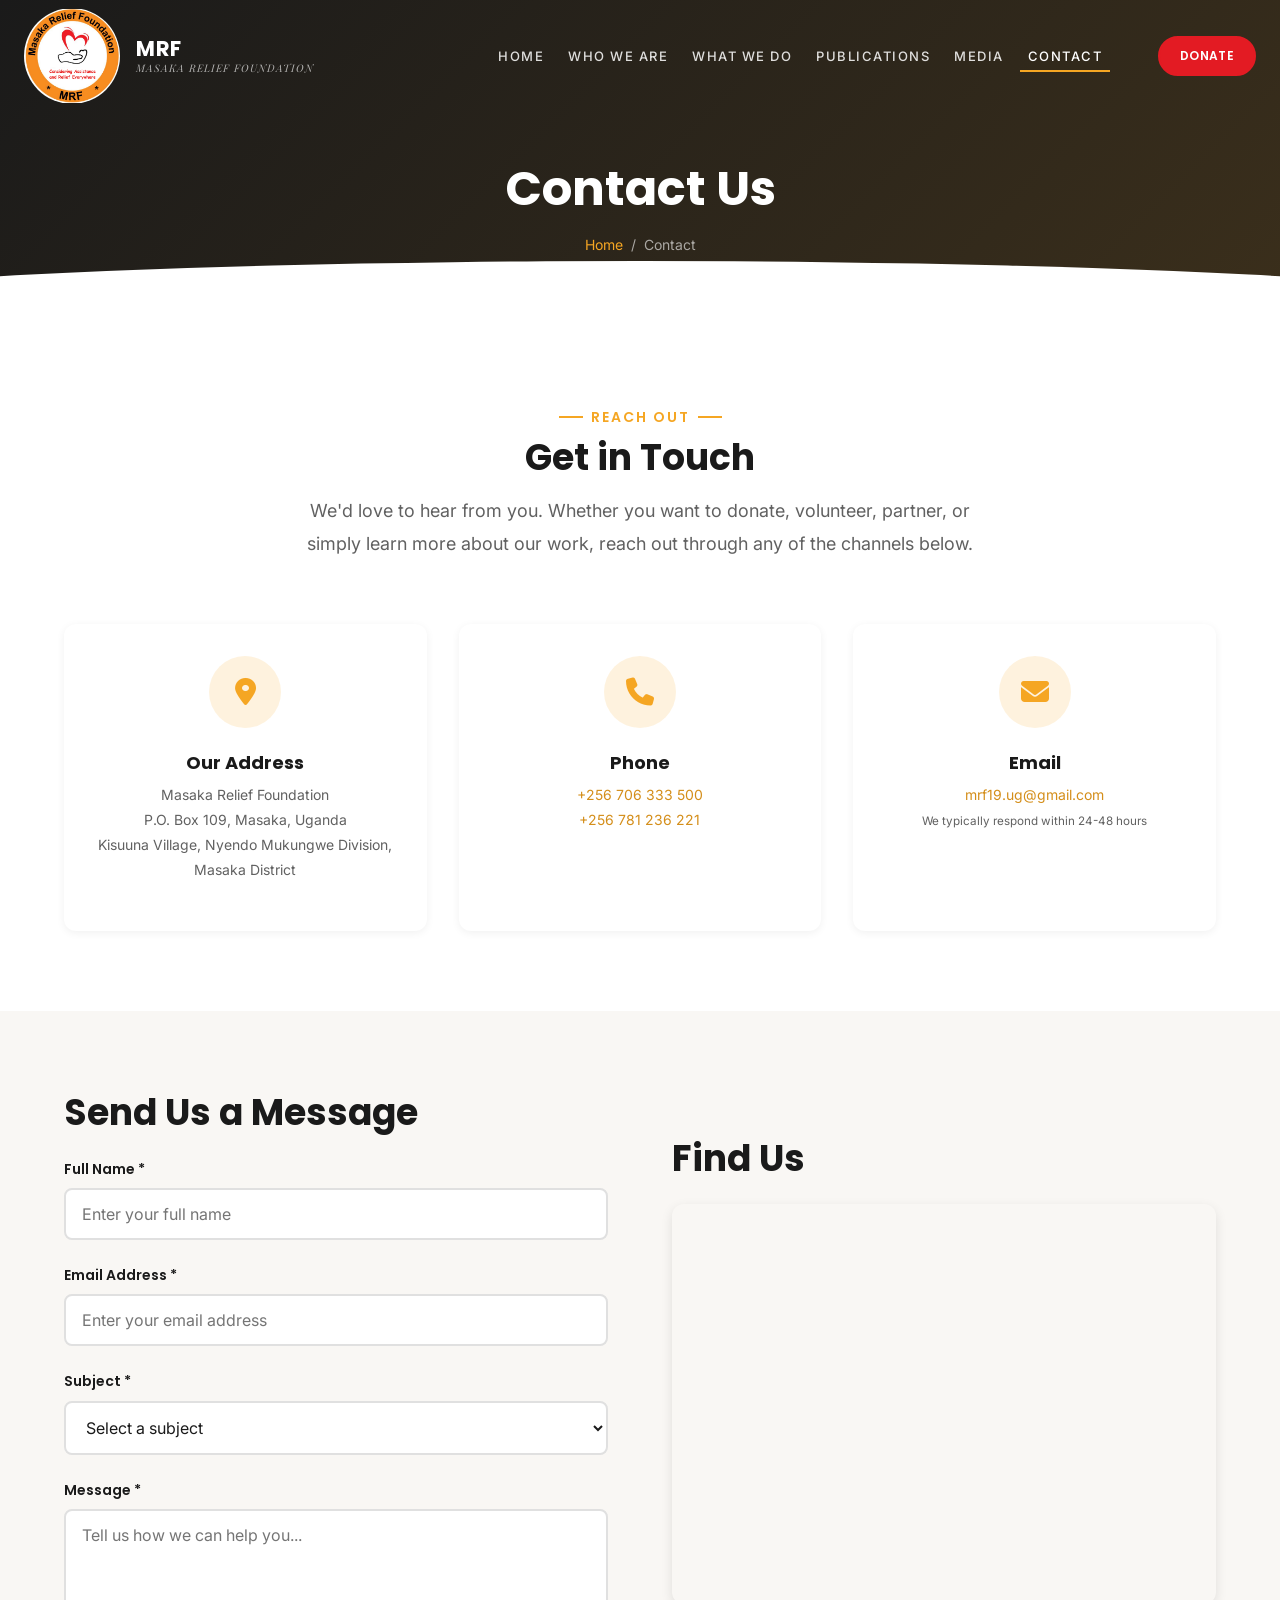
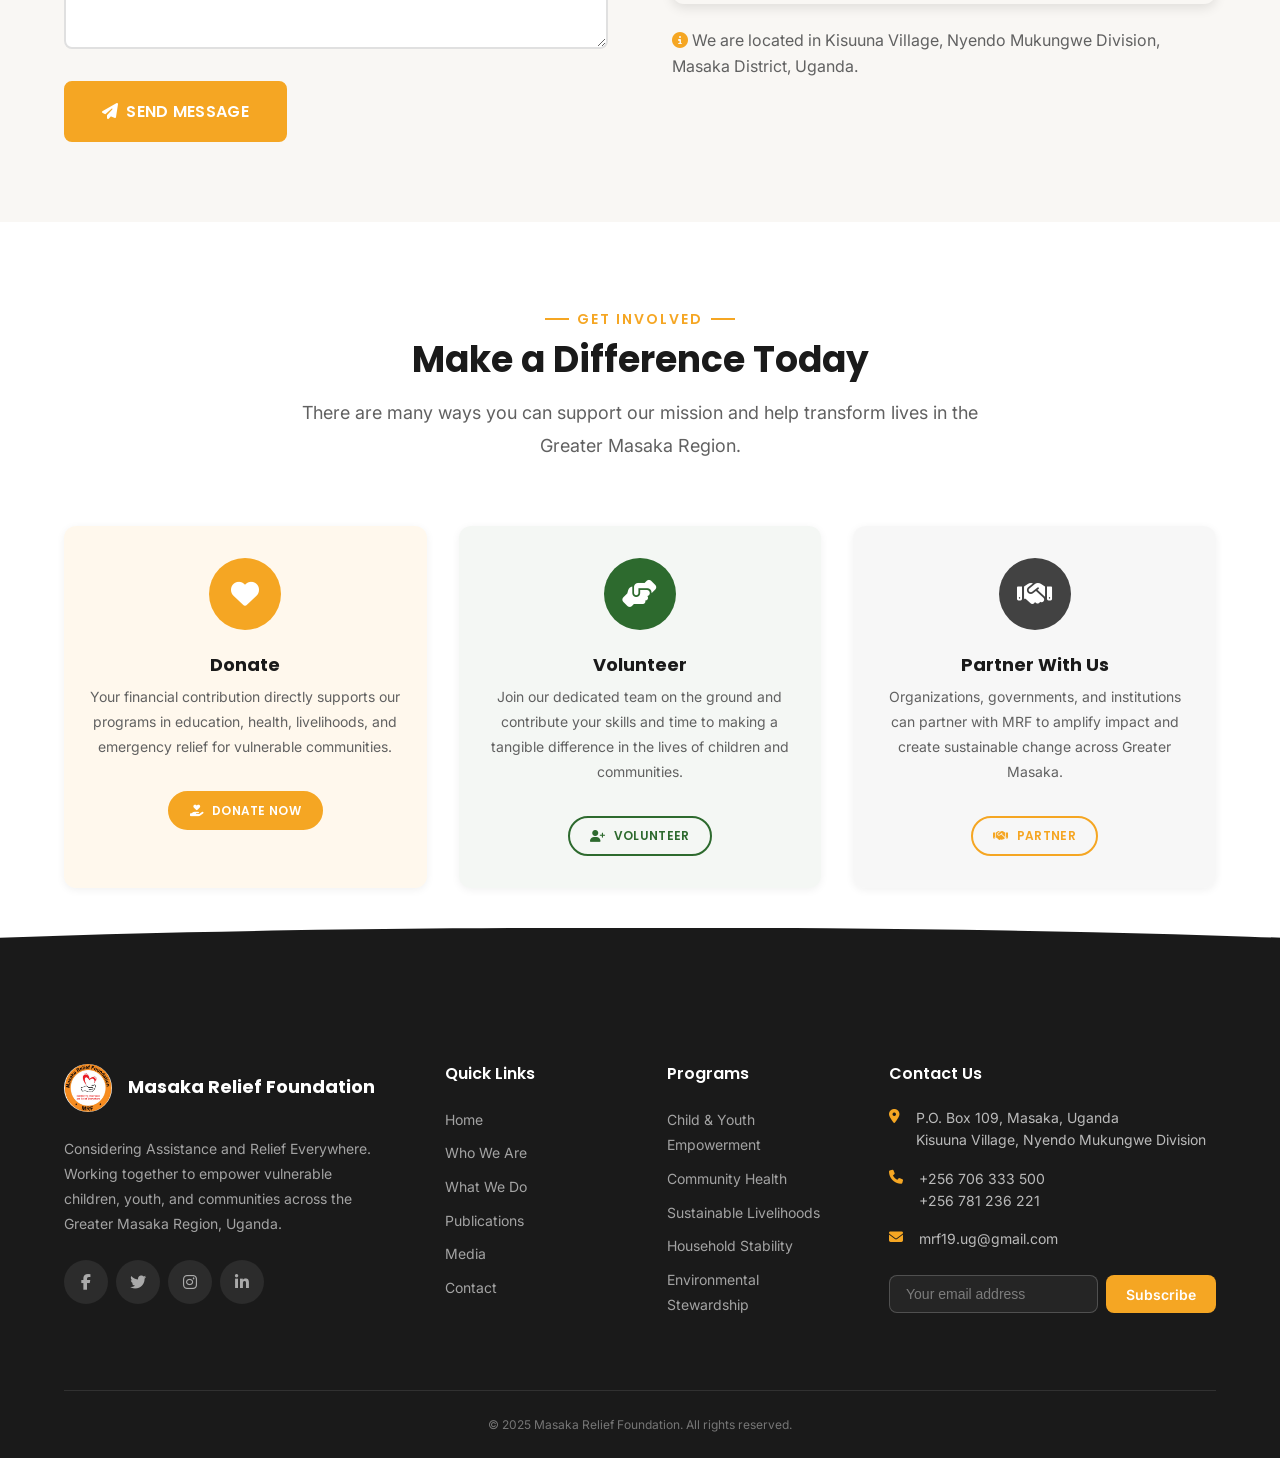
==== contact.html @ a59d4c33 "Initial commit - MRF Uganda static website" ====
<!DOCTYPE html>
<html lang="en">
<head>
  <meta charset="UTF-8">
  <meta name="viewport" content="width=device-width, initial-scale=1.0, viewport-fit=cover">
  <title>Contact Us | Masaka Relief Foundation</title>
  <meta name="description" content="Get in touch with Masaka Relief Foundation. Reach out to donate, volunteer, partner, or learn more about our work in Greater Masaka, Uganda.">
  <meta property="og:title" content="Contact Us | Masaka Relief Foundation">
  <meta property="og:description" content="Reach out to MRF to donate, volunteer, or partner with us.">
  <meta property="og:type" content="website">
  <link rel="icon" href="assets/images/logo/mrf-logo.jpg" type="image/jpeg">
  <link rel="stylesheet" href="https://cdnjs.cloudflare.com/ajax/libs/font-awesome/6.5.1/css/all.min.css">
  <link rel="stylesheet" href="assets/css/style.css">
</head>
<body>
  <a href="#main-content" class="skip-link">Skip to main content</a>

  <!-- Header -->
  <header class="header scrolled" id="header">
    <div class="header__inner">
      <a href="index.html" class="header__logo">
        <img src="assets/images/logo/mrf-logo.jpg" alt="MRF Logo">
        <div class="header__logo-text">MRF <span>Masaka Relief Foundation</span></div>
      </a>
      <nav class="nav">
        <ul class="nav__list">
          <li><a href="index.html" class="nav__link">Home</a></li>
          <li><a href="who-we-are.html" class="nav__link">Who We Are</a></li>
          <li><a href="what-we-do.html" class="nav__link">What We Do</a></li>
          <li><a href="publications.html" class="nav__link">Publications</a></li>
          <li><a href="media.html" class="nav__link">Media</a></li>
          <li><a href="contact.html" class="nav__link active">Contact</a></li>
        </ul>
        <a href="#donate" class="btn btn--accent btn--sm btn--pill nav__donate">Donate</a>
      </nav>
      <button class="hamburger" id="hamburger" aria-label="Toggle navigation">
        <span class="hamburger__line"></span>
        <span class="hamburger__line"></span>
        <span class="hamburger__line"></span>
      </button>
    </div>
    <div class="nav-overlay" id="nav-overlay">
      <ul class="nav__list">
        <li><a href="index.html" class="nav__link">Home</a></li>
        <li><a href="who-we-are.html" class="nav__link">Who We Are</a></li>
        <li><a href="what-we-do.html" class="nav__link">What We Do</a></li>
        <li><a href="publications.html" class="nav__link">Publications</a></li>
        <li><a href="media.html" class="nav__link">Media</a></li>
        <li><a href="contact.html" class="nav__link active">Contact</a></li>
        <li><a href="#donate" class="btn btn--accent btn--pill mt-lg">Donate</a></li>
      </ul>
    </div>
  </header>

  <!-- Page Header -->
  <section class="page-header">
    <div class="container page-header__content">
      <h1 class="page-header__title">Contact Us</h1>
      <div class="page-header__breadcrumb">
        <a href="index.html">Home</a>
        <span>/</span>
        <span>Contact</span>
      </div>
    </div>
  </section>

  <!-- Main Content -->
  <main id="main-content">

    <!-- Contact Info Cards -->
    <section class="section">
      <div class="container">
        <div class="section-header reveal">
          <span class="section-header__label">Reach Out</span>
          <h2 class="section-header__title">Get in Touch</h2>
          <p class="section-header__desc">We'd love to hear from you. Whether you want to donate, volunteer, partner, or simply learn more about our work, reach out through any of the channels below.</p>
        </div>

        <div class="grid grid--3 reveal">
          <div class="icon-card">
            <div class="icon-card__icon">
              <i class="fas fa-location-dot"></i>
            </div>
            <h3 class="icon-card__title">Our Address</h3>
            <p class="icon-card__desc">
              Masaka Relief Foundation<br>
              P.O. Box 109, Masaka, Uganda<br>
              Kisuuna Village, Nyendo Mukungwe Division, Masaka District
            </p>
          </div>

          <div class="icon-card">
            <div class="icon-card__icon">
              <i class="fas fa-phone"></i>
            </div>
            <h3 class="icon-card__title">Phone</h3>
            <p class="icon-card__desc">
              <a href="tel:+256706333500">+256 706 333 500</a><br>
              <a href="tel:+256781236221">+256 781 236 221</a>
            </p>
          </div>

          <div class="icon-card">
            <div class="icon-card__icon">
              <i class="fas fa-envelope"></i>
            </div>
            <h3 class="icon-card__title">Email</h3>
            <p class="icon-card__desc">
              <a href="mailto:mrf19.ug@gmail.com">mrf19.ug@gmail.com</a><br>
              <small class="text-muted">We typically respond within 24-48 hours</small>
            </p>
          </div>
        </div>
      </div>
    </section>

    <!-- Contact Form + Map -->
    <section class="section section--alt">
      <div class="container">
        <div class="split reveal">
          <!-- Form -->
          <div>
            <h2 class="mb-lg">Send Us a Message</h2>
            <form id="contact-form" novalidate>
              <div class="form-group">
                <label for="name">Full Name *</label>
                <input type="text" id="name" name="name" placeholder="Enter your full name" required>
              </div>
              <div class="form-group">
                <label for="email">Email Address *</label>
                <input type="email" id="email" name="email" placeholder="Enter your email address" required>
              </div>
              <div class="form-group">
                <label for="subject">Subject *</label>
                <select id="subject" name="subject" required>
                  <option value="" disabled selected>Select a subject</option>
                  <option value="general">General Inquiry</option>
                  <option value="volunteering">Volunteering</option>
                  <option value="partnership">Partnership</option>
                  <option value="donation">Donation</option>
                  <option value="other">Other</option>
                </select>
              </div>
              <div class="form-group">
                <label for="message">Message *</label>
                <textarea id="message" name="message" placeholder="Tell us how we can help you..." required></textarea>
              </div>
              <button type="submit" class="btn btn--primary btn--lg">
                <i class="fas fa-paper-plane"></i> Send Message
              </button>
            </form>
            <!-- Success message (hidden by default) -->
            <div id="form-success" style="display:none;" class="text-center" role="alert">
              <div style="padding: 3rem 2rem;">
                <i class="fas fa-check-circle text-primary" style="font-size: 3rem; margin-bottom: 1rem; display: block;"></i>
                <h3>Thank You!</h3>
                <p class="text-muted mt-md">Your message has been received. We'll get back to you within 24-48 hours.</p>
                <a href="index.html" class="btn btn--primary btn--pill mt-lg">Back to Home</a>
              </div>
            </div>
          </div>

          <!-- Map -->
          <div>
            <h2 class="mb-lg">Find Us</h2>
            <div class="map-container">
              <iframe
                src="https://www.google.com/maps/embed?pb=!1m18!1m12!1m3!1d127672.72580458!2d31.6!3d-0.34!2m3!1f0!2f0!3f0!3m2!1i1024!2i768!4f13.1!3m3!1m2!1s0x19d91b5cfe257d93%3A0x98e12a1e2c13e857!2sMasaka%2C%20Uganda!5e0!3m2!1sen!2s!4v1"
                allowfullscreen=""
                loading="lazy"
                referrerpolicy="no-referrer-when-downgrade"
                title="MRF Location - Masaka, Uganda">
              </iframe>
            </div>
            <div class="mt-lg">
              <p class="text-muted"><i class="fas fa-info-circle text-primary"></i> We are located in Kisuuna Village, Nyendo Mukungwe Division, Masaka District, Uganda.</p>
            </div>
          </div>
        </div>
      </div>
    </section>

    <!-- Get Involved -->
    <section class="section" id="donate">
      <div class="container">
        <div class="section-header reveal">
          <span class="section-header__label">Get Involved</span>
          <h2 class="section-header__title">Make a Difference Today</h2>
          <p class="section-header__desc">There are many ways you can support our mission and help transform lives in the Greater Masaka Region.</p>
        </div>

        <div class="grid grid--3 reveal">
          <!-- Donate -->
          <div class="icon-card" style="border-color: var(--color-primary); background: var(--color-primary-50);">
            <div class="icon-card__icon" style="background: var(--color-primary); color: white;">
              <i class="fas fa-heart"></i>
            </div>
            <h3 class="icon-card__title">Donate</h3>
            <p class="icon-card__desc">Your financial contribution directly supports our programs in education, health, livelihoods, and emergency relief for vulnerable communities.</p>
            <a href="mailto:mrf19.ug@gmail.com?subject=Donation Inquiry" class="btn btn--primary btn--pill btn--sm mt-md">
              <i class="fas fa-hand-holding-heart"></i> Donate Now
            </a>
          </div>

          <!-- Volunteer -->
          <div class="icon-card" style="border-color: var(--color-green); background: rgba(45, 106, 46, 0.05);">
            <div class="icon-card__icon" style="background: var(--color-green); color: white;">
              <i class="fas fa-hands-helping"></i>
            </div>
            <h3 class="icon-card__title">Volunteer</h3>
            <p class="icon-card__desc">Join our dedicated team on the ground and contribute your skills and time to making a tangible difference in the lives of children and communities.</p>
            <a href="mailto:mrf19.ug@gmail.com?subject=Volunteer Application" class="btn btn--secondary btn--pill btn--sm mt-md" style="border-color: var(--color-green); color: var(--color-green);">
              <i class="fas fa-user-plus"></i> Volunteer
            </a>
          </div>

          <!-- Partner -->
          <div class="icon-card" style="border-color: var(--color-gray-800); background: rgba(26, 26, 26, 0.03);">
            <div class="icon-card__icon" style="background: var(--color-gray-800); color: white;">
              <i class="fas fa-handshake"></i>
            </div>
            <h3 class="icon-card__title">Partner With Us</h3>
            <p class="icon-card__desc">Organizations, governments, and institutions can partner with MRF to amplify impact and create sustainable change across Greater Masaka.</p>
            <a href="mailto:mrf19.ug@gmail.com?subject=Partnership Inquiry" class="btn btn--secondary btn--pill btn--sm mt-md">
              <i class="fas fa-handshake"></i> Partner
            </a>
          </div>
        </div>
      </div>
    </section>
  </main>

  <!-- Footer -->
  <footer class="footer">
    <div class="container">
      <div class="footer__grid">
        <div class="footer__brand">
          <div class="footer__logo">
            <img src="assets/images/logo/mrf-logo.jpg" alt="MRF Logo">
            <span class="footer__logo-text">Masaka Relief Foundation</span>
          </div>
          <p>Considering Assistance and Relief Everywhere. Working together to empower vulnerable children, youth, and communities across the Greater Masaka Region, Uganda.</p>
          <div class="footer__social">
            <a href="#" aria-label="Facebook"><i class="fab fa-facebook-f"></i></a>
            <a href="#" aria-label="Twitter"><i class="fab fa-twitter"></i></a>
            <a href="#" aria-label="Instagram"><i class="fab fa-instagram"></i></a>
            <a href="#" aria-label="LinkedIn"><i class="fab fa-linkedin-in"></i></a>
          </div>
        </div>
        <div>
          <h4 class="footer__heading">Quick Links</h4>
          <ul class="footer__links">
            <li><a href="index.html">Home</a></li>
            <li><a href="who-we-are.html">Who We Are</a></li>
            <li><a href="what-we-do.html">What We Do</a></li>
            <li><a href="publications.html">Publications</a></li>
            <li><a href="media.html">Media</a></li>
            <li><a href="contact.html">Contact</a></li>
          </ul>
        </div>
        <div>
          <h4 class="footer__heading">Programs</h4>
          <ul class="footer__links">
            <li><a href="what-we-do.html#child-youth-empowerment">Child & Youth Empowerment</a></li>
            <li><a href="what-we-do.html#community-health">Community Health</a></li>
            <li><a href="what-we-do.html#sustainable-livelihoods">Sustainable Livelihoods</a></li>
            <li><a href="what-we-do.html#household-stability">Household Stability</a></li>
            <li><a href="what-we-do.html#environmental-stewardship">Environmental Stewardship</a></li>
          </ul>
        </div>
        <div>
          <h4 class="footer__heading">Contact Us</h4>
          <div class="footer__contact-item">
            <i class="fas fa-location-dot"></i>
            <span>P.O. Box 109, Masaka, Uganda<br>Kisuuna Village, Nyendo Mukungwe Division</span>
          </div>
          <div class="footer__contact-item">
            <i class="fas fa-phone"></i>
            <span>+256 706 333 500<br>+256 781 236 221</span>
          </div>
          <div class="footer__contact-item">
            <i class="fas fa-envelope"></i>
            <span>mrf19.ug@gmail.com</span>
          </div>
          <div class="newsletter mt-lg">
            <input type="email" placeholder="Your email address" aria-label="Email for newsletter">
            <button type="button">Subscribe</button>
          </div>
        </div>
      </div>
      <div class="footer__bottom">
        &copy; 2025 Masaka Relief Foundation. All rights reserved.
      </div>
    </div>
  </footer>

  <script src="assets/js/main.js"></script>
</body>
</html>
---- assets/css/style.css ----
/* ============================================
   MRF Main Stylesheet
   ============================================ */

@import url('https://fonts.googleapis.com/css2?family=Inter:wght@300;400;500;600;700&family=Playfair+Display:ital,wght@0,400;0,700;1,400&family=Poppins:wght@400;500;600;700;800&display=swap');
@import url('variables.css');

/* --- Reset & Base --- */
*,
*::before,
*::after {
  margin: 0;
  padding: 0;
  box-sizing: border-box;
}

html {
  scroll-behavior: smooth;
  -webkit-text-size-adjust: 100%;
}

body {
  font-family: var(--font-body);
  font-size: var(--fs-body);
  line-height: var(--lh-normal);
  color: var(--color-text);
  background-color: var(--color-bg);
  -webkit-font-smoothing: antialiased;
  -moz-osx-font-smoothing: grayscale;
  overflow-x: hidden;
}

img {
  max-width: 100%;
  height: auto;
  display: block;
}

a {
  color: var(--color-primary-dark);
  text-decoration: none;
  transition: color var(--transition-fast);
}

a:hover {
  color: var(--color-accent);
}

ul, ol {
  list-style: none;
}

button {
  cursor: pointer;
  border: none;
  background: none;
  font-family: inherit;
}

h1, h2, h3, h4, h5, h6 {
  font-family: var(--font-heading);
  font-weight: var(--fw-bold);
  line-height: var(--lh-tight);
  color: var(--color-text);
}

h1 { font-size: var(--fs-h1); }
h2 { font-size: var(--fs-h2); }
h3 { font-size: var(--fs-h3); }
h4 { font-size: var(--fs-h4); }

p {
  margin-bottom: var(--space-md);
}

/* --- Skip Link --- */
.skip-link {
  position: absolute;
  top: -100%;
  left: 50%;
  transform: translateX(-50%);
  padding: var(--space-sm) var(--space-lg);
  background: var(--color-primary);
  color: var(--color-white);
  border-radius: var(--radius-md);
  z-index: var(--z-tooltip);
  font-weight: var(--fw-semibold);
}

.skip-link:focus {
  top: var(--space-md);
  color: var(--color-white);
}

/* --- Container --- */
.container {
  width: 100%;
  max-width: var(--max-width);
  margin: 0 auto;
  padding: 0 var(--container-padding);
}

.container--narrow {
  max-width: var(--max-width-narrow);
}

.container--wide {
  max-width: var(--max-width-wide);
}

/* --- Section --- */
.section {
  padding: var(--section-padding) 0;
}

.section--alt {
  background-color: var(--color-bg-alt);
}

.section--dark {
  background-color: var(--color-bg-dark);
  color: var(--color-text-inverse);
}

.section--dark h2,
.section--dark h3,
.section--dark h4 {
  color: var(--color-text-inverse);
}

.section--primary {
  background-color: var(--color-primary);
  color: var(--color-white);
}

.section--primary h2,
.section--primary h3 {
  color: var(--color-white);
}

/* --- Section Header --- */
.section-header {
  text-align: center;
  max-width: 700px;
  margin: 0 auto var(--space-3xl);
}

.section-header__label {
  display: inline-flex;
  align-items: center;
  gap: var(--space-sm);
  font-family: var(--font-heading);
  font-size: var(--fs-small);
  font-weight: var(--fw-semibold);
  text-transform: uppercase;
  letter-spacing: 2px;
  color: var(--color-primary);
  margin-bottom: var(--space-sm);
}

.section-header__label::before {
  content: '';
  width: 24px;
  height: 2px;
  background: var(--color-primary);
  flex-shrink: 0;
}

.section-header__label::after {
  content: '';
  width: 24px;
  height: 2px;
  background: var(--color-primary);
  flex-shrink: 0;
}

.section-header__title {
  margin-bottom: var(--space-md);
}

.section-header__desc {
  color: var(--color-text-secondary);
  font-size: var(--fs-body-lg);
  line-height: var(--lh-relaxed);
}

.section--dark .section-header__desc,
.section--primary .section-header__desc {
  color: rgba(255, 255, 255, 0.8);
}

.section--dark .section-header__label {
  color: var(--color-primary-light);
}

.section--dark .section-header__label::before,
.section--dark .section-header__label::after {
  background: var(--color-primary-light);
}

/* --- Header / Navbar --- */
.header {
  position: fixed;
  top: 0;
  left: 0;
  width: 100%;
  z-index: var(--z-fixed);
  background: transparent;
  transition: background var(--transition-base), box-shadow var(--transition-base), padding var(--transition-base);
}

.header.scrolled {
  background: rgba(255, 255, 255, 0.97);
  backdrop-filter: blur(10px);
  box-shadow: var(--shadow-md);
}

.header__inner {
  display: flex;
  align-items: center;
  justify-content: space-between;
  padding: var(--space-sm) var(--container-padding);
  max-width: var(--max-width-wide);
  margin: 0 auto;
  transition: padding var(--transition-base);
}

.header.scrolled .header__inner {
  padding-top: var(--space-xs);
  padding-bottom: var(--space-xs);
}

.header__logo {
  display: flex;
  align-items: center;
  gap: var(--space-md);
  z-index: var(--z-modal);
}

.header__logo img {
  height: 96px;
  width: 96px;
  object-fit: contain;
  border-radius: var(--radius-full);
  image-rendering: -webkit-optimize-contrast;
  transition: height var(--transition-base), width var(--transition-base);
}

.header.scrolled .header__logo img {
  height: 60px;
  width: 60px;
}

.header__logo-text {
  font-family: var(--font-heading);
  font-weight: var(--fw-bold);
  font-size: 1.3rem;
  color: var(--color-white);
  transition: color var(--transition-base);
  line-height: 1.15;
  letter-spacing: 0.5px;
}

.header__logo-text span {
  display: block;
  font-family: var(--font-accent);
  font-size: 0.65rem;
  font-weight: var(--fw-regular);
  font-style: italic;
  opacity: 0.65;
  letter-spacing: 1px;
  text-transform: uppercase;
  margin-top: 3px;
}

.header.scrolled .header__logo-text {
  color: var(--color-text);
}

/* Nav */
.nav {
  display: flex;
  align-items: center;
  gap: var(--space-xl);
}

.nav__list {
  display: flex;
  align-items: center;
  gap: var(--space-sm);
}

.nav__link {
  display: block;
  padding: var(--space-xs) var(--space-sm);
  font-family: var(--font-body);
  font-size: 0.8125rem;
  font-weight: var(--fw-medium);
  text-transform: uppercase;
  letter-spacing: 1.5px;
  color: rgba(255, 255, 255, 0.85);
  background: none;
  border-radius: 0;
  position: relative;
  transition: color var(--transition-fast);
}

.nav__link::after {
  content: '';
  position: absolute;
  bottom: -2px;
  left: 0;
  width: 0;
  height: 2px;
  background: var(--color-primary);
  transition: width var(--transition-fast);
}

.nav__link:hover,
.nav__link.active {
  color: var(--color-white);
  background: none;
}

.nav__link:hover::after,
.nav__link.active::after {
  width: 100%;
}

.header.scrolled .nav__link {
  color: var(--color-text-secondary);
}

.header.scrolled .nav__link:hover,
.header.scrolled .nav__link.active {
  color: var(--color-text);
  background: none;
}

.header.scrolled .nav__link:hover::after,
.header.scrolled .nav__link.active::after {
  width: 100%;
}

/* Donate nav button */
.nav__donate {
  text-transform: uppercase;
  letter-spacing: 1.5px;
  font-size: var(--fs-xs);
  font-weight: var(--fw-semibold);
  padding: 0.5rem 1.75rem;
  margin-left: var(--space-md);
}

/* Hamburger */
.hamburger {
  display: none;
  flex-direction: column;
  justify-content: center;
  gap: 5px;
  width: 44px;
  height: 44px;
  padding: 10px 8px;
  z-index: var(--z-modal);
}

.hamburger__line {
  width: 100%;
  height: 2.5px;
  background: var(--color-white);
  border-radius: 2px;
  transition: transform var(--transition-base), opacity var(--transition-base), background var(--transition-base);
}

.header.scrolled .hamburger__line {
  background: var(--color-text);
}

.hamburger.active .hamburger__line:nth-child(1) {
  transform: rotate(45deg) translate(6px, 6px);
}

.hamburger.active .hamburger__line:nth-child(2) {
  opacity: 0;
}

.hamburger.active .hamburger__line:nth-child(3) {
  transform: rotate(-45deg) translate(6px, -6px);
}

/* Mobile Nav Overlay */
.nav-overlay {
  display: none;
  position: fixed;
  inset: 0;
  background: var(--color-bg-dark);
  z-index: var(--z-modal-backdrop);
  padding-top: 100px;
  opacity: 0;
  visibility: hidden;
  transition: opacity var(--transition-base), visibility var(--transition-base);
  overflow-y: auto;
}

.nav-overlay.active {
  opacity: 1;
  visibility: visible;
}

.nav-overlay .nav__list {
  flex-direction: column;
  align-items: center;
  gap: var(--space-xs);
  padding: 0 var(--container-padding);
}

.nav-overlay .nav__link {
  display: block;
  width: 100%;
  text-align: center;
  font-size: var(--fs-body-lg);
  color: rgba(255, 255, 255, 0.7);
  font-weight: var(--fw-medium);
  text-transform: uppercase;
  letter-spacing: 2px;
  padding: var(--space-md) var(--space-lg);
  border-radius: var(--radius-md);
  transition: color var(--transition-fast), background var(--transition-fast);
}

.nav-overlay .nav__link::after {
  display: none;
}

.nav-overlay .nav__link:hover,
.nav-overlay .nav__link.active {
  color: var(--color-white);
  background: rgba(255, 255, 255, 0.08);
}

.nav-overlay .nav__link.active {
  color: var(--color-primary);
}

/* --- Buttons --- */
.btn {
  display: inline-flex;
  align-items: center;
  justify-content: center;
  gap: var(--space-sm);
  padding: 0.75rem 1.75rem;
  font-family: var(--font-heading);
  font-size: var(--fs-small);
  font-weight: var(--fw-semibold);
  border-radius: var(--radius-md);
  transition: all var(--transition-base);
  border: 2px solid transparent;
  letter-spacing: 0.3px;
  text-transform: uppercase;
  white-space: nowrap;
}

.btn--primary {
  background: var(--color-primary);
  color: var(--color-white);
  border-color: var(--color-primary);
}

.btn--primary:hover {
  background: var(--color-primary-dark);
  border-color: var(--color-primary-dark);
  color: var(--color-white);
  transform: translateY(-2px);
  box-shadow: var(--shadow-md);
}

.btn--secondary {
  background: transparent;
  color: var(--color-primary);
  border-color: var(--color-primary);
}

.btn--secondary:hover {
  background: var(--color-primary);
  color: var(--color-white);
  transform: translateY(-2px);
}

.btn--white {
  background: var(--color-white);
  color: var(--color-primary);
  border-color: var(--color-white);
}

.btn--white:hover {
  background: transparent;
  color: var(--color-white);
  transform: translateY(-2px);
}

.btn--accent {
  background: var(--color-accent);
  color: var(--color-white);
  border-color: var(--color-accent);
}

.btn--accent:hover {
  background: var(--color-accent-dark);
  border-color: var(--color-accent-dark);
  color: var(--color-white);
  transform: translateY(-2px);
  box-shadow: var(--shadow-md);
}

.btn--outline-white {
  background: transparent;
  color: var(--color-white);
  border-color: rgba(255, 255, 255, 0.5);
}

.btn--outline-white:hover {
  background: var(--color-white);
  color: var(--color-primary);
  border-color: var(--color-white);
}

.btn--lg {
  padding: 1rem 2.25rem;
  font-size: var(--fs-body);
}

.btn--sm {
  padding: 0.5rem 1.25rem;
  font-size: var(--fs-xs);
}

.btn--pill {
  border-radius: 50px;
}

.btn--icon {
  width: 48px;
  height: 48px;
  padding: 0;
  border-radius: var(--radius-full);
}

/* --- Hero --- */
.hero {
  position: relative;
  min-height: 100vh;
  display: flex;
  align-items: center;
  overflow: hidden;
}

.hero__slides {
  position: absolute;
  inset: 0;
  z-index: 0;
}

.hero__slide {
  position: absolute;
  inset: 0;
  opacity: 0;
  transition: opacity 1s ease;
}

.hero__slide.active {
  opacity: 1;
}

.hero__slide img {
  width: 100%;
  height: 100%;
  object-fit: cover;
}

.hero__overlay {
  position: absolute;
  inset: 0;
  background: linear-gradient(
    135deg,
    rgba(26, 26, 26, 0.75) 0%,
    rgba(26, 26, 26, 0.45) 50%,
    rgba(245, 166, 35, 0.2) 100%
  );
  z-index: 1;
}

.hero__content {
  position: relative;
  z-index: 2;
  max-width: 700px;
  padding-top: 80px;
}

.hero__label {
  display: inline-block;
  padding: 0.4rem 1.2rem;
  background: rgba(245, 166, 35, 0.2);
  border: 1px solid rgba(245, 166, 35, 0.4);
  border-radius: 50px;
  color: var(--color-primary-light);
  font-family: var(--font-heading);
  font-size: var(--fs-small);
  font-weight: var(--fw-medium);
  letter-spacing: 1px;
  margin-bottom: var(--space-lg);
  backdrop-filter: blur(4px);
}

.hero__title {
  font-size: var(--fs-display);
  font-weight: var(--fw-extrabold);
  color: var(--color-white);
  margin-bottom: var(--space-lg);
  line-height: 1.1;
}

.hero__title span {
  color: var(--color-primary);
}

.hero__desc {
  font-size: var(--fs-body-lg);
  color: rgba(255, 255, 255, 0.85);
  line-height: var(--lh-relaxed);
  margin-bottom: var(--space-2xl);
  max-width: 540px;
}

.hero__actions {
  display: flex;
  gap: var(--space-md);
  flex-wrap: wrap;
}

.hero__scroll {
  position: absolute;
  bottom: 2rem;
  left: 50%;
  transform: translateX(-50%);
  z-index: 2;
  display: flex;
  flex-direction: column;
  align-items: center;
  gap: var(--space-sm);
  color: rgba(255, 255, 255, 0.6);
  font-size: var(--fs-xs);
  letter-spacing: 2px;
  text-transform: uppercase;
  animation: bounce 2s infinite;
}

.hero__scroll-line {
  width: 1px;
  height: 40px;
  background: linear-gradient(to bottom, rgba(255,255,255,0.5), transparent);
}

@keyframes bounce {
  0%, 100% { transform: translateX(-50%) translateY(0); }
  50% { transform: translateX(-50%) translateY(8px); }
}

/* --- Cards --- */
.card {
  background: var(--color-white);
  border-radius: var(--radius-lg);
  overflow: hidden;
  transition: transform var(--transition-base), box-shadow var(--transition-base);
  box-shadow: var(--shadow-card);
}

.card:hover {
  transform: translateY(-4px);
  box-shadow: var(--shadow-card-hover);
}

.card__image {
  position: relative;
  overflow: hidden;
  aspect-ratio: 16/10;
}

.card__image img {
  width: 100%;
  height: 100%;
  object-fit: cover;
  transition: transform var(--transition-slow);
}

.card:hover .card__image img {
  transform: scale(1.05);
}

.card__body {
  padding: var(--space-lg);
}

.card__label {
  display: inline-block;
  font-size: var(--fs-xs);
  font-weight: var(--fw-semibold);
  text-transform: uppercase;
  letter-spacing: 1px;
  color: var(--color-primary);
  margin-bottom: var(--space-sm);
}

.card__title {
  font-size: var(--fs-h4);
  margin-bottom: var(--space-sm);
}

.card__desc {
  color: var(--color-text-secondary);
  font-size: var(--fs-small);
  line-height: var(--lh-relaxed);
  margin-bottom: var(--space-md);
}

.card__link {
  display: inline-flex;
  align-items: center;
  gap: var(--space-xs);
  font-family: var(--font-heading);
  font-size: var(--fs-small);
  font-weight: var(--fw-semibold);
  color: var(--color-primary);
  transition: gap var(--transition-fast);
}

.card__link:hover {
  gap: var(--space-sm);
  color: var(--color-accent);
}

/* Icon Card */
.icon-card {
  text-align: center;
  padding: var(--space-xl) var(--space-lg);
  background: var(--color-white);
  border-radius: var(--radius-lg);
  box-shadow: var(--shadow-card);
  transition: transform var(--transition-base), box-shadow var(--transition-base);
}

.icon-card:hover {
  transform: translateY(-4px);
  box-shadow: var(--shadow-card-hover);
}

.icon-card__icon {
  width: 72px;
  height: 72px;
  margin: 0 auto var(--space-lg);
  display: flex;
  align-items: center;
  justify-content: center;
  border-radius: var(--radius-full);
  background: var(--color-primary-100);
  color: var(--color-primary);
  font-size: 1.75rem;
}

.icon-card__title {
  font-size: var(--fs-h4);
  margin-bottom: var(--space-sm);
}

.icon-card__desc {
  font-size: var(--fs-small);
  color: var(--color-text-secondary);
  line-height: var(--lh-relaxed);
}

/* --- Impact Stats --- */
.stats {
  display: grid;
  grid-template-columns: repeat(auto-fit, minmax(180px, 1fr));
  gap: var(--space-xl);
  text-align: center;
}

.stat {
  padding: var(--space-xl);
}

.stat__number {
  font-family: var(--font-heading);
  font-size: clamp(2rem, 4vw, 3rem);
  font-weight: var(--fw-extrabold);
  color: var(--color-white);
  line-height: 1;
  margin-bottom: var(--space-sm);
}

.stat__label {
  font-size: var(--fs-small);
  color: rgba(255, 255, 255, 0.8);
  text-transform: uppercase;
  letter-spacing: 1px;
  font-weight: var(--fw-medium);
}

/* --- Grid Layouts --- */
.grid {
  display: grid;
  gap: var(--space-xl);
}

.grid--2 { grid-template-columns: repeat(2, 1fr); }
.grid--3 { grid-template-columns: repeat(3, 1fr); }
.grid--4 { grid-template-columns: repeat(4, 1fr); }
.grid--5 { grid-template-columns: repeat(5, 1fr); }

.grid--auto-fit {
  grid-template-columns: repeat(auto-fit, minmax(280px, 1fr));
}

/* --- Team Cards --- */
.team-card {
  text-align: center;
  padding: var(--space-xl);
  background: var(--color-white);
  border-radius: var(--radius-lg);
  box-shadow: var(--shadow-card);
  transition: transform var(--transition-base), box-shadow var(--transition-base);
}

.team-card:hover {
  transform: translateY(-4px);
  box-shadow: var(--shadow-card-hover);
}

.team-card__photo {
  width: 110px;
  height: 110px;
  border-radius: var(--radius-full);
  overflow: hidden;
  margin: 0 auto var(--space-lg);
  border: 3px solid var(--color-gray-200);
}

.team-card__photo img {
  width: 100%;
  height: 100%;
  object-fit: cover;
}

.team-card__name {
  font-size: var(--fs-h4);
  margin-bottom: var(--space-xs);
}

.team-card__role {
  font-size: var(--fs-small);
  color: var(--color-primary);
  font-weight: var(--fw-medium);
}

/* --- Tabs --- */
.tabs-wrapper {
  position: relative;
}

.tabs-wrapper::before,
.tabs-wrapper::after {
  content: '';
  position: absolute;
  top: 0;
  bottom: 0;
  width: 40px;
  pointer-events: none;
  z-index: 1;
  opacity: 0;
  transition: opacity var(--transition-fast);
}

.tabs-wrapper::before {
  left: 0;
  background: linear-gradient(to right, var(--color-bg), transparent);
}

.tabs-wrapper::after {
  right: 0;
  background: linear-gradient(to left, var(--color-bg), transparent);
}

.tabs-wrapper.can-scroll-left::before { opacity: 1; }
.tabs-wrapper.can-scroll-right::after { opacity: 1; }

.section--alt .tabs-wrapper::before {
  background: linear-gradient(to right, var(--color-bg-alt), transparent);
}

.section--alt .tabs-wrapper::after {
  background: linear-gradient(to left, var(--color-bg-alt), transparent);
}

.tabs {
  display: flex;
  flex-wrap: wrap;
  gap: var(--space-sm);
  margin-bottom: var(--space-2xl);
  border-bottom: 2px solid var(--color-gray-200);
  padding-bottom: 0;
}

.tab-btn {
  padding: var(--space-md) var(--space-lg);
  font-family: var(--font-heading);
  font-size: var(--fs-small);
  font-weight: var(--fw-semibold);
  color: var(--color-text-secondary);
  border-bottom: 3px solid transparent;
  margin-bottom: -2px;
  transition: all var(--transition-fast);
  cursor: pointer;
  background: none;
  border-top: none;
  border-left: none;
  border-right: none;
}

.tab-btn:hover {
  color: var(--color-primary);
}

.tab-btn.active {
  color: var(--color-primary);
  border-bottom-color: var(--color-primary);
}

.tab-panel {
  display: none;
  animation: fadeIn 0.4s ease;
}

.tab-panel.active {
  display: block;
}

@keyframes fadeIn {
  from { opacity: 0; transform: translateY(10px); }
  to { opacity: 1; transform: translateY(0); }
}

/* --- Page Header (Inner Pages) --- */
.page-header {
  position: relative;
  padding: 10rem 0 4rem;
  background: var(--color-bg-dark);
  text-align: center;
  overflow: hidden;
}

.page-header::before {
  content: '';
  position: absolute;
  inset: 0;
  background: linear-gradient(135deg, var(--color-bg-dark), rgba(245, 166, 35, 0.15));
}

.page-header::after {
  content: '';
  position: absolute;
  bottom: -1px;
  left: 0;
  width: 100%;
  height: 60px;
  background: var(--color-bg);
  clip-path: ellipse(75% 100% at 50% 100%);
  z-index: 2;
}

.page-header__content {
  position: relative;
  z-index: 1;
}

.page-header__title {
  font-size: var(--fs-h1);
  color: var(--color-white);
  margin-bottom: var(--space-md);
}

.page-header__breadcrumb {
  display: flex;
  justify-content: center;
  gap: var(--space-sm);
  font-size: var(--fs-small);
  color: rgba(255, 255, 255, 0.6);
}

.page-header__breadcrumb a {
  color: var(--color-primary);
}

/* --- Split Layout --- */
.split {
  display: grid;
  grid-template-columns: 1fr 1fr;
  gap: var(--space-3xl);
  align-items: center;
}

.split--reverse {
  direction: rtl;
}

.split--reverse > * {
  direction: ltr;
}

.split__image {
  position: relative;
  overflow: hidden;
  border-radius: var(--radius-lg);
}

.split__image img {
  width: 100%;
  height: 100%;
  object-fit: cover;
  border-radius: var(--radius-lg);
  box-shadow: var(--shadow-lg);
}

/* --- Quote / Testimonial --- */
.quote {
  position: relative;
  padding: var(--space-2xl);
  background: var(--color-bg-alt);
  border-radius: var(--radius-lg);
}

.quote__text {
  font-family: var(--font-accent);
  font-size: var(--fs-body-lg);
  font-style: italic;
  line-height: var(--lh-relaxed);
  color: var(--color-text);
  margin-bottom: var(--space-lg);
}

.quote__author {
  display: flex;
  align-items: center;
  gap: var(--space-md);
}

.quote__author-photo {
  width: 48px;
  height: 48px;
  border-radius: var(--radius-full);
  overflow: hidden;
}

.quote__author-photo img {
  width: 100%;
  height: 100%;
  object-fit: cover;
}

.quote__author-name {
  font-family: var(--font-heading);
  font-weight: var(--fw-semibold);
  font-size: var(--fs-small);
}

.quote__author-title {
  font-size: var(--fs-xs);
  color: var(--color-text-secondary);
}

/* --- Commitment Hero (ED Message) --- */
.commitment-hero {
  display: grid;
  grid-template-columns: auto 1fr;
  gap: var(--space-2xl);
  align-items: center;
  margin-bottom: var(--space-2xl);
}

.commitment-hero__image {
  position: relative;
  width: 280px;
  height: 340px;
  border-radius: var(--radius-lg);
  overflow: hidden;
}

.commitment-hero__image img {
  width: 100%;
  height: 100%;
  object-fit: cover;
  object-position: top center;
}

.commitment-hero__caption {
  position: absolute;
  bottom: 0;
  left: 0;
  right: 0;
  padding: var(--space-lg) var(--space-md) var(--space-md);
  background: linear-gradient(to top, rgba(26, 26, 26, 0.85), transparent);
  color: var(--color-white);
}

.commitment-hero__name {
  font-size: var(--fs-body-lg);
  font-weight: var(--fw-semibold);
  color: var(--color-white);
  margin-bottom: var(--space-xs);
}

.commitment-hero__role {
  font-size: var(--fs-small);
  color: var(--color-primary);
  font-weight: var(--fw-medium);
}

.commitment-hero__intro {
  display: flex;
  flex-direction: column;
  gap: var(--space-sm);
}

.commitment-hero__intro h2 {
  font-size: var(--fs-h1);
  margin-bottom: 0;
}

.commitment-body {
  max-width: var(--max-width-narrow);
}

.commitment-body p {
  color: var(--color-text-secondary);
  line-height: var(--lh-relaxed);
}

/* ============================================
   Homepage — Geometric Editorial Design
   Diagonal shapes · Circular windows · Layered depth
   ============================================ */

/* --- Hero: Wave Bottom Divider --- */
.hero::after {
  content: '';
  position: absolute;
  bottom: -1px;
  left: 0;
  width: 100%;
  height: 80px;
  background: var(--color-white);
  clip-path: ellipse(75% 100% at 50% 100%);
  z-index: 2;
}

.hero__tagline {
  display: inline-flex;
  align-items: center;
  gap: var(--space-sm);
  font-family: var(--font-accent);
  font-size: var(--fs-xs);
  font-weight: var(--fw-regular);
  font-style: italic;
  text-transform: none;
  letter-spacing: 1.5px;
  color: rgba(255, 255, 255, 0.6);
  margin-bottom: var(--space-xl);
}

.hero__tagline-acronym {
  font-family: var(--font-body);
  font-weight: var(--fw-semibold);
  font-style: normal;
  color: var(--color-primary);
  letter-spacing: 3px;
  text-transform: uppercase;
  font-size: var(--fs-small);
}

.hero__tagline-divider {
  width: 20px;
  height: 1px;
  background: rgba(255, 255, 255, 0.3);
}

/* Hero text link (secondary CTA) */
.hero__text-link {
  display: inline-flex;
  align-items: center;
  gap: var(--space-sm);
  font-family: var(--font-heading);
  font-size: var(--fs-body);
  font-weight: var(--fw-medium);
  color: rgba(255, 255, 255, 0.85);
  letter-spacing: 0.3px;
  transition: color var(--transition-fast), gap var(--transition-fast);
  padding: 1rem 0;
}

.hero__text-link:hover {
  color: var(--color-white);
  gap: var(--space-md);
}

.hero__text-link i {
  transition: transform var(--transition-fast);
}

.hero__text-link:hover i {
  transform: translateX(3px);
}

/* --- Hero Carousel Dots --- */
.hero__dots {
  display: flex;
  gap: var(--space-sm);
  margin-top: var(--space-2xl);
}

.hero__dot {
  width: 10px;
  height: 10px;
  border-radius: var(--radius-full);
  background: rgba(255, 255, 255, 0.25);
  border: none;
  transition: all var(--transition-base);
  cursor: pointer;
  padding: 0;
}

.hero__dot.active {
  background: var(--color-primary);
  width: 36px;
  border-radius: 50px;
}

/* --- Vision/Mission Cards --- */
.vision-mission {
  display: grid;
  grid-template-columns: 1fr 1fr;
  gap: var(--space-xl);
  margin-bottom: var(--space-2xl);
}

.vision-mission__card {
  position: relative;
  padding: var(--space-xl);
  background: var(--color-white);
  border-radius: var(--radius-lg);
  box-shadow: var(--shadow-card);
  transition: transform var(--transition-base), box-shadow var(--transition-base);
  overflow: hidden;
}

.vision-mission__card:hover {
  transform: translateY(-4px);
  box-shadow: var(--shadow-card-hover);
}

.vision-mission__card::before {
  display: none;
}

.vision-mission__icon {
  width: 56px;
  height: 56px;
  display: flex;
  align-items: center;
  justify-content: center;
  border-radius: var(--radius-full);
  background: var(--color-primary-50);
  color: var(--color-primary);
  font-size: 1.5rem;
  margin-bottom: var(--space-md);
}

.vision-mission__card--mission .vision-mission__icon {
  background: rgba(227, 27, 35, 0.06);
  color: var(--color-accent);
}

.vision-mission__content h3 {
  font-size: var(--fs-h3);
  font-weight: var(--fw-bold);
  margin-bottom: var(--space-sm);
}

.vision-mission__content p {
  font-size: var(--fs-body);
  color: var(--color-text-secondary);
  line-height: var(--lh-relaxed);
  margin-bottom: 0;
}

/* --- Goal Banner — Geometric Triangle Accent --- */
.goal-banner {
  background: var(--color-bg-alt);
  position: relative;
  padding: var(--space-xl) 0;
  border-radius: var(--radius-lg);
}

.goal-banner::before {
  display: none;
}

.goal-banner::after {
  display: none;
}

.goal-banner__accent {
  display: none;
}

.goal-banner__content {
  padding: var(--space-xl);
  position: relative;
}

.goal-banner__label {
  display: inline-block;
  font-family: var(--font-heading);
  font-size: var(--fs-xs);
  font-weight: var(--fw-semibold);
  text-transform: uppercase;
  letter-spacing: 2px;
  color: var(--color-primary);
  margin-bottom: var(--space-sm);
}

.goal-banner__content p {
  font-size: var(--fs-body-lg);
  color: var(--color-text-secondary);
  line-height: var(--lh-relaxed);
  margin-bottom: 0;
}

/* --- Values — Numbered Editorial --- */
.values-strip {
  display: grid;
  grid-template-columns: 1fr 1fr;
  gap: 0 var(--space-3xl);
  counter-reset: value-counter;
}

.values-strip__item {
  counter-increment: value-counter;
  display: flex;
  align-items: flex-start;
  gap: var(--space-lg);
  padding: var(--space-lg) 0;
  border-bottom: 1px solid var(--color-gray-200);
  text-align: left;
  background: transparent;
  border-radius: 0;
  position: relative;
}

.values-strip__item::before {
  content: counter(value-counter, decimal-leading-zero);
  font-family: var(--font-heading);
  font-size: clamp(2rem, 4vw, 3rem);
  font-weight: var(--fw-extrabold);
  color: var(--color-gray-200);
  line-height: 1;
  flex-shrink: 0;
  min-width: 56px;
  transition: color var(--transition-base);
}

.values-strip__item:hover::before {
  color: var(--color-primary);
}

.values-strip__icon {
  display: none;
}

.values-strip__title {
  font-size: var(--fs-h4);
  font-weight: var(--fw-bold);
  margin-bottom: var(--space-xs);
}

.values-strip__desc {
  font-size: var(--fs-small);
  color: var(--color-text-secondary);
  line-height: var(--lh-normal);
  margin-bottom: 0;
}

/* --- Impact Story — Diagonal Section --- */
.impact-story {
  position: relative;
  overflow: hidden;
  padding-top: calc(var(--section-padding) + 3rem);
  padding-bottom: calc(var(--section-padding) + 3rem);
}

.impact-story::before,
.impact-story::after {
  content: '';
  position: absolute;
  left: 0;
  width: 100%;
  height: 80px;
  z-index: 2;
}

.impact-story::before {
  top: -1px;
  background: var(--color-bg-alt);
  clip-path: ellipse(75% 100% at 50% 0%);
}

.impact-story::after {
  bottom: -1px;
  background: var(--color-bg);
  clip-path: ellipse(75% 100% at 50% 100%);
}

.impact-story__bg {
  position: absolute;
  inset: 0;
  z-index: 0;
}

.impact-story__bg img {
  width: 100%;
  height: 100%;
  object-fit: cover;
  opacity: 0.12;
}

.impact-story__content {
  position: relative;
  z-index: 1;
  max-width: 800px;
}

.impact-story__title {
  font-size: var(--fs-h1);
  color: var(--color-white);
  margin-bottom: var(--space-lg);
  line-height: var(--lh-tight);
}

.impact-story__highlight {
  color: var(--color-primary);
}

.impact-story__desc {
  font-size: var(--fs-body-lg);
  color: rgba(255, 255, 255, 0.75);
  line-height: var(--lh-relaxed);
  margin-bottom: var(--space-2xl);
}

.impact-story__stats {
  display: grid;
  grid-template-columns: repeat(4, 1fr);
  gap: var(--space-lg);
  margin-bottom: var(--space-2xl);
}

.impact-story__stat {
  text-align: center;
  padding: var(--space-lg);
  background: rgba(255, 255, 255, 0.06);
  border-radius: var(--radius-lg);
  border: 1px solid rgba(255, 255, 255, 0.08);
  backdrop-filter: blur(8px);
  position: relative;
  overflow: hidden;
}

.impact-story__stat::before {
  content: '';
  position: absolute;
  top: 0;
  left: 50%;
  transform: translateX(-50%);
  width: 40px;
  height: 3px;
  background: var(--color-primary);
  border-radius: 0 0 3px 3px;
}

/* --- Program Featured — Circular Accent --- */
.program-featured {
  display: grid;
  grid-template-columns: 1fr 1fr;
  gap: var(--space-2xl);
  align-items: center;
  margin-bottom: var(--space-3xl);
}

.program-featured__image {
  position: relative;
  overflow: hidden;
  border-radius: var(--radius-lg);
  min-height: 380px;
}

.program-featured__image img {
  width: 100%;
  height: 100%;
  object-fit: cover;
  border-radius: var(--radius-lg);
  box-shadow: var(--shadow-lg);
}

.program-featured__body {
  padding: var(--space-lg) 0;
}

.program-featured__title {
  font-size: var(--fs-h2);
  margin-bottom: var(--space-md);
}

.program-featured__body p {
  color: var(--color-text-secondary);
  line-height: var(--lh-relaxed);
  margin-bottom: var(--space-lg);
}

.program-featured__highlights {
  list-style: none;
  margin-bottom: var(--space-xl);
}

.program-featured__highlights li {
  display: flex;
  align-items: center;
  gap: var(--space-sm);
  padding: var(--space-xs) 0;
  font-size: var(--fs-small);
  color: var(--color-text-secondary);
}

.program-featured__highlights li i {
  color: var(--color-green);
  font-size: 0.9rem;
}

.program-grid {
  gap: var(--space-xl);
}

/* --- Action Cards — Top-Bar Geometric --- */
.action-card {
  text-align: center;
  padding: var(--space-2xl) var(--space-xl);
  background: var(--color-white);
  border-radius: var(--radius-lg);
  box-shadow: var(--shadow-card);
  transition: transform var(--transition-base), box-shadow var(--transition-base);
  position: relative;
  overflow: hidden;
  display: flex;
  flex-direction: column;
  align-items: center;
}

.action-card::before {
  content: '';
  position: absolute;
  top: 0;
  left: 0;
  right: 0;
  height: 4px;
  background: var(--color-gray-300);
  transition: background var(--transition-base);
}

.action-card:hover {
  transform: translateY(-6px);
  box-shadow: var(--shadow-lg);
}

.action-card__icon {
  width: 72px;
  height: 72px;
  margin-bottom: var(--space-lg);
  display: flex;
  align-items: center;
  justify-content: center;
  border-radius: var(--radius-full);
  font-size: 1.75rem;
  transition: transform var(--transition-base);
}

.action-card:hover .action-card__icon {
  transform: scale(1.1);
}

.action-card__title {
  font-size: var(--fs-h3);
  font-weight: var(--fw-bold);
  margin-bottom: var(--space-sm);
}

.action-card__desc {
  font-size: var(--fs-small);
  color: var(--color-text-secondary);
  line-height: var(--lh-relaxed);
  margin-bottom: var(--space-xl);
  flex: 1;
}

/* Action card color variants */
.action-card--donate::before { background: var(--color-primary); }
.action-card--donate .action-card__icon {
  background: var(--color-primary-50);
  color: var(--color-primary);
}
.action-card--donate:hover::before { background: var(--color-primary); }

.action-card--volunteer::before { background: var(--color-green); }
.action-card--volunteer .action-card__icon {
  background: rgba(45, 106, 46, 0.08);
  color: var(--color-green);
}
.action-card--volunteer:hover::before { background: var(--color-green); }

.action-card--partner::before { background: var(--color-gray-800); }
.action-card--partner .action-card__icon {
  background: rgba(26, 26, 26, 0.06);
  color: var(--color-gray-800);
}
.action-card--partner:hover::before { background: var(--color-gray-800); }

/* Green button variant */
.btn--green {
  background: var(--color-green);
  color: var(--color-white);
  border-color: var(--color-green);
}

.btn--green:hover {
  background: var(--color-green-light);
  border-color: var(--color-green-light);
  color: var(--color-white);
  transform: translateY(-2px);
}

/* --- Testimonial — Layered Depth with Decorative Quote --- */
.testimonial-split {
  display: grid;
  grid-template-columns: 1fr 1fr;
  gap: var(--space-2xl);
  align-items: stretch;
  position: relative;
}

.testimonial-card {
  border-radius: var(--radius-2xl);
  overflow: hidden;
  background: var(--color-bg-alt);
  display: flex;
  flex-direction: column;
  position: relative;
}

.testimonial-card::before {
  content: '\201C';
  position: absolute;
  top: -10px;
  right: var(--space-xl);
  font-family: var(--font-accent);
  font-size: 8rem;
  line-height: 1;
  color: var(--color-primary);
  opacity: 0.08;
  z-index: 1;
  pointer-events: none;
}

.testimonial-card__image {
  height: 240px;
  overflow: hidden;
}

.testimonial-card__image img {
  width: 100%;
  height: 100%;
  object-fit: cover;
}

.testimonial-card__body {
  padding: var(--space-xl);
  flex: 1;
  display: flex;
  flex-direction: column;
  justify-content: space-between;
}

.testimonial-card__text {
  font-family: var(--font-accent);
  font-style: italic;
  font-size: var(--fs-body);
  line-height: var(--lh-relaxed);
  color: var(--color-text);
  margin-bottom: var(--space-lg);
}

.testimonial-card__author {
  border-top: 1px solid var(--color-gray-200);
  padding-top: var(--space-md);
}

.testimonial-card__author strong {
  display: block;
  font-family: var(--font-heading);
  font-size: var(--fs-small);
}

.testimonial-card__author span {
  font-size: var(--fs-xs);
  color: var(--color-primary);
}

.quote--compact {
  display: flex;
  flex-direction: column;
  justify-content: center;
  position: relative;
}

.quote--compact::before {
  content: '\201C';
  position: absolute;
  top: var(--space-md);
  left: var(--space-xl);
  font-family: var(--font-accent);
  font-size: 6rem;
  line-height: 1;
  color: var(--color-primary);
  opacity: 0.08;
  pointer-events: none;
}

/* --- Partner Sections --- */
.partner-section__heading {
  font-size: var(--fs-small);
  font-weight: var(--fw-semibold);
  text-transform: uppercase;
  letter-spacing: 1.5px;
  color: var(--color-text-secondary);
  margin-bottom: var(--space-lg);
  padding-bottom: var(--space-sm);
  border-bottom: 1px solid var(--color-gray-200);
  position: relative;
}

.partner-section__heading::after {
  content: '';
  position: absolute;
  bottom: -1px;
  left: 0;
  width: 40px;
  height: 2px;
  background: var(--color-primary);
}

.partner-section__heading:not(:first-child) {
  margin-top: var(--space-2xl);
}

.partner-logo__icon {
  display: block;
  font-size: 1.5rem;
  color: var(--color-primary);
  margin-bottom: var(--space-sm);
}

.partner-logo__origin {
  font-size: var(--fs-xs);
  color: var(--color-text-muted);
  margin-top: var(--space-xs);
}

/* --- Gallery --- */
.gallery-category {
  display: flex;
  align-items: center;
  gap: var(--space-sm);
  font-size: var(--fs-body);
  font-weight: var(--fw-semibold);
  color: var(--color-text);
  margin-top: var(--space-2xl);
  margin-bottom: var(--space-md);
  padding-bottom: var(--space-sm);
  border-bottom: 2px solid var(--color-gray-200);
}

.gallery-category:first-of-type {
  margin-top: 0;
}

.gallery-category i {
  color: var(--color-primary);
  font-size: var(--fs-body);
}

.gallery-grid {
  display: grid;
  grid-template-columns: repeat(auto-fill, minmax(250px, 1fr));
  gap: var(--space-md);
}

.gallery-item {
  position: relative;
  border-radius: var(--radius-lg);
  overflow: hidden;
  cursor: pointer;
  aspect-ratio: 4/3;
}

.gallery-item img {
  width: 100%;
  height: 100%;
  object-fit: cover;
  transition: transform var(--transition-slow);
}

.gallery-item:hover img {
  transform: scale(1.08);
}

.gallery-item__overlay {
  position: absolute;
  inset: 0;
  background: var(--color-overlay);
  display: flex;
  align-items: center;
  justify-content: center;
  opacity: 0;
  transition: opacity var(--transition-base);
}

.gallery-item:hover .gallery-item__overlay {
  opacity: 1;
}

.gallery-item__overlay i {
  color: var(--color-white);
  font-size: 1.5rem;
}

/* Touch device gallery support */
@media (hover: none) and (pointer: coarse) {
  .gallery-item__overlay {
    opacity: 1;
    background: linear-gradient(to top, rgba(26, 26, 26, 0.5) 0%, transparent 50%);
  }

  .gallery-item__overlay i {
    position: absolute;
    bottom: var(--space-sm);
    right: var(--space-sm);
    font-size: 1.1rem;
    background: rgba(0, 0, 0, 0.35);
    width: 36px;
    height: 36px;
    display: flex;
    align-items: center;
    justify-content: center;
    border-radius: var(--radius-full);
  }
}

/* --- Lightbox --- */
.lightbox {
  display: none;
  position: fixed;
  inset: 0;
  background: rgba(0, 0, 0, 0.95);
  z-index: var(--z-modal);
  align-items: center;
  justify-content: center;
  padding: var(--space-xl);
}

.lightbox.active {
  display: flex;
}

.lightbox__img {
  max-width: 90vw;
  max-height: 85vh;
  border-radius: var(--radius-md);
  object-fit: contain;
}

.lightbox__close {
  position: absolute;
  top: var(--space-xl);
  right: var(--space-xl);
  color: var(--color-white);
  font-size: 2rem;
  cursor: pointer;
  width: 48px;
  height: 48px;
  display: flex;
  align-items: center;
  justify-content: center;
  border-radius: var(--radius-full);
  transition: background var(--transition-fast);
}

.lightbox__close:hover {
  background: rgba(255, 255, 255, 0.1);
}

.lightbox__nav {
  position: absolute;
  top: 50%;
  transform: translateY(-50%);
  color: var(--color-white);
  font-size: 2rem;
  cursor: pointer;
  width: 56px;
  height: 56px;
  display: flex;
  align-items: center;
  justify-content: center;
  border-radius: var(--radius-full);
  transition: background var(--transition-fast);
}

.lightbox__nav:hover {
  background: rgba(255, 255, 255, 0.1);
}

.lightbox__prev { left: var(--space-xl); }
.lightbox__next { right: var(--space-xl); }

/* --- Partners Logo Grid --- */
.partners-grid {
  display: grid;
  grid-template-columns: repeat(auto-fit, minmax(180px, 1fr));
  gap: var(--space-xl);
  align-items: center;
}

.partner-logo {
  display: flex;
  align-items: center;
  justify-content: center;
  padding: var(--space-xl);
  background: var(--color-white);
  border-radius: var(--radius-lg);
  border: 1px solid var(--color-gray-200);
  min-height: 100px;
  transition: background var(--transition-base), border-color var(--transition-base), box-shadow var(--transition-base), transform var(--transition-base);
}

.partner-logo:hover {
  background: var(--color-primary-50);
  border-color: var(--color-primary);
  box-shadow: var(--shadow-md);
  transform: translateY(-3px);
}

.partner-logo__name {
  font-family: var(--font-heading);
  font-weight: var(--fw-semibold);
  font-size: var(--fs-small);
  color: var(--color-text-secondary);
  text-align: center;
}

/* --- Publication Cards --- */
.pub-card {
  display: flex;
  gap: var(--space-lg);
  padding: var(--space-lg);
  background: var(--color-white);
  border-radius: var(--radius-lg);
  box-shadow: var(--shadow-card);
  transition: transform var(--transition-base), box-shadow var(--transition-base);
}

.pub-card:hover {
  transform: translateY(-2px);
  box-shadow: var(--shadow-card-hover);
}

.pub-card__icon {
  flex-shrink: 0;
  width: 64px;
  height: 80px;
  background: var(--color-accent);
  border-radius: var(--radius-md);
  display: flex;
  align-items: center;
  justify-content: center;
  color: var(--color-white);
  font-size: 1.5rem;
}

.pub-card__info {
  flex: 1;
}

.pub-card__title {
  font-size: var(--fs-h4);
  margin-bottom: var(--space-xs);
}

.pub-card__year {
  font-size: var(--fs-small);
  color: var(--color-text-secondary);
  margin-bottom: var(--space-md);
}

/* --- Contact Form --- */
.form-group {
  margin-bottom: var(--space-lg);
}

.form-group label {
  display: block;
  font-family: var(--font-heading);
  font-size: var(--fs-small);
  font-weight: var(--fw-semibold);
  color: var(--color-text);
  margin-bottom: var(--space-sm);
}

.form-group input,
.form-group textarea,
.form-group select {
  width: 100%;
  padding: 0.875rem 1rem;
  border: 2px solid var(--color-gray-300);
  border-radius: var(--radius-md);
  font-family: var(--font-body);
  font-size: var(--fs-body);
  color: var(--color-text);
  background: var(--color-white);
  transition: border-color var(--transition-fast), box-shadow var(--transition-fast);
}

.form-group input:focus,
.form-group textarea:focus,
.form-group select:focus {
  outline: none;
  border-color: var(--color-primary);
  box-shadow: 0 0 0 3px var(--color-primary-100);
}

.form-group textarea {
  resize: vertical;
  min-height: 140px;
}

/* --- Map Section --- */
.map-container {
  border-radius: var(--radius-lg);
  overflow: hidden;
  height: 400px;
  box-shadow: var(--shadow-md);
}

.map-container iframe {
  width: 100%;
  height: 100%;
  border: 0;
}

/* --- Footer --- */
.footer {
  background: var(--color-bg-dark);
  color: rgba(255, 255, 255, 0.7);
  padding: var(--space-4xl) 0 0;
  position: relative;
}

.footer::before {
  content: '';
  position: absolute;
  top: -40px;
  left: 0;
  width: 100%;
  height: 40px;
  background: var(--color-bg-dark);
  clip-path: ellipse(75% 100% at 50% 100%);
}

.footer__grid {
  display: grid;
  grid-template-columns: 2fr 1fr 1fr 1.5fr;
  gap: var(--space-3xl);
  padding-bottom: var(--space-3xl);
  border-bottom: 1px solid rgba(255, 255, 255, 0.1);
}

.footer__brand p {
  font-size: var(--fs-small);
  line-height: var(--lh-relaxed);
  margin-bottom: var(--space-lg);
  color: rgba(255, 255, 255, 0.6);
}

.footer__logo {
  display: flex;
  align-items: center;
  gap: var(--space-md);
  margin-bottom: var(--space-lg);
}

.footer__logo img {
  width: 48px;
  height: 48px;
  border-radius: var(--radius-full);
}

.footer__logo-text {
  font-family: var(--font-heading);
  font-weight: var(--fw-bold);
  color: var(--color-white);
  font-size: var(--fs-body-lg);
}

.footer__heading {
  font-family: var(--font-heading);
  font-size: var(--fs-body);
  font-weight: var(--fw-semibold);
  color: var(--color-white);
  margin-bottom: var(--space-lg);
}

.footer__links li {
  margin-bottom: var(--space-sm);
}

.footer__links a {
  color: rgba(255, 255, 255, 0.6);
  font-size: var(--fs-small);
  transition: color var(--transition-fast), padding-left var(--transition-fast);
}

.footer__links a:hover {
  color: var(--color-primary);
  padding-left: 4px;
}

.footer__contact-item {
  display: flex;
  gap: var(--space-md);
  margin-bottom: var(--space-md);
  font-size: var(--fs-small);
}

.footer__contact-item i {
  color: var(--color-primary);
  margin-top: 2px;
}

.footer__social {
  display: flex;
  gap: var(--space-sm);
  margin-top: var(--space-lg);
}

.footer__social a {
  width: 44px;
  height: 44px;
  display: flex;
  align-items: center;
  justify-content: center;
  border-radius: var(--radius-full);
  background: rgba(255, 255, 255, 0.08);
  color: rgba(255, 255, 255, 0.6);
  transition: all var(--transition-fast);
}

.footer__social a:hover {
  background: var(--color-primary);
  color: var(--color-white);
}

.footer__bottom {
  padding: var(--space-lg) 0;
  text-align: center;
  font-size: var(--fs-xs);
  color: rgba(255, 255, 255, 0.4);
}

/* --- Newsletter --- */
.newsletter {
  display: flex;
  gap: var(--space-sm);
  margin-top: var(--space-md);
}

.newsletter input {
  flex: 1;
  padding: 0.65rem 1rem;
  border: 1px solid rgba(255, 255, 255, 0.2);
  border-radius: var(--radius-md);
  background: rgba(255, 255, 255, 0.05);
  color: var(--color-white);
  font-size: var(--fs-small);
}

.newsletter input::placeholder {
  color: rgba(255, 255, 255, 0.4);
}

.newsletter input:focus {
  outline: none;
  border-color: var(--color-primary);
}

.newsletter button {
  padding: 0.65rem 1.25rem;
  background: var(--color-primary);
  color: var(--color-white);
  border-radius: var(--radius-md);
  font-size: var(--fs-small);
  font-weight: var(--fw-semibold);
  transition: background var(--transition-fast);
}

.newsletter button:hover {
  background: var(--color-primary-dark);
}

/* --- Mobile Sticky Donate CTA --- */
.mobile-sticky-cta {
  display: none;
}

@media (max-width: 768px) {
  .mobile-sticky-cta {
    display: block;
    position: fixed;
    bottom: 0;
    left: 0;
    right: 0;
    padding: var(--space-sm) var(--container-padding);
    padding-bottom: max(var(--space-sm), var(--safe-area-bottom));
    background: rgba(255, 255, 255, 0.95);
    backdrop-filter: blur(10px);
    -webkit-backdrop-filter: blur(10px);
    box-shadow: 0 -2px 10px rgba(0, 0, 0, 0.1);
    z-index: var(--z-sticky);
    transform: translateY(100%);
    transition: transform var(--transition-base);
  }

  .mobile-sticky-cta.visible {
    transform: translateY(0);
  }

  .mobile-sticky-cta__btn {
    display: flex;
    width: 100%;
    justify-content: center;
    padding: 0.875rem;
    font-size: var(--fs-body);
  }
}

/* --- Scroll Animations --- */
.reveal {
  opacity: 0;
  transform: translateY(30px);
  transition: opacity 0.6s ease, transform 0.6s ease;
}

.reveal.visible {
  opacity: 1;
  transform: translateY(0);
}

.reveal--left {
  transform: translateX(-30px);
}

.reveal--left.visible {
  transform: translateX(0);
}

.reveal--right {
  transform: translateX(30px);
}

.reveal--right.visible {
  transform: translateX(0);
}

/* --- Utility Classes --- */
.text-center { text-align: center; }
.text-primary { color: var(--color-primary); }
.text-accent { color: var(--color-accent); }
.text-muted { color: var(--color-text-secondary); }
.fw-bold { font-weight: var(--fw-bold); }
.mt-sm { margin-top: var(--space-sm); }
.mt-md { margin-top: var(--space-md); }
.mt-lg { margin-top: var(--space-lg); }
.mt-xl { margin-top: var(--space-xl); }
.mt-2xl { margin-top: var(--space-2xl); }
.mb-sm { margin-bottom: var(--space-sm); }
.mb-md { margin-bottom: var(--space-md); }
.mb-lg { margin-bottom: var(--space-lg); }
.mb-xl { margin-bottom: var(--space-xl); }
.mb-2xl { margin-bottom: var(--space-2xl); }

/* --- Accordion --- */
.accordion__item {
  border: 1px solid var(--color-gray-200);
  border-radius: var(--radius-lg);
  margin-bottom: var(--space-md);
  overflow: hidden;
}

.accordion__header {
  width: 100%;
  padding: var(--space-lg) var(--space-xl);
  display: flex;
  align-items: center;
  justify-content: space-between;
  gap: var(--space-md);
  font-family: var(--font-heading);
  font-size: var(--fs-h4);
  font-weight: var(--fw-semibold);
  color: var(--color-text);
  background: var(--color-white);
  cursor: pointer;
  text-align: left;
  transition: background var(--transition-fast);
}

.accordion__header:hover {
  background: var(--color-gray-50);
}

.accordion__header.active {
  background: var(--color-primary-50);
  color: var(--color-primary-dark);
}

.accordion__icon {
  width: 24px;
  height: 24px;
  flex-shrink: 0;
  transition: transform var(--transition-base);
}

.accordion__header.active .accordion__icon {
  transform: rotate(180deg);
}

.accordion__body {
  max-height: 0;
  overflow: hidden;
  transition: max-height 0.4s ease;
}

.accordion__body-inner {
  padding: 0 var(--space-xl) var(--space-xl);
}

/* --- Responsive --- */
@media (max-width: 1024px) {
  .grid--4 { grid-template-columns: repeat(2, 1fr); }
  .grid--5 { grid-template-columns: repeat(3, 1fr); }
  .footer__grid { grid-template-columns: repeat(2, 1fr); }
  .split { grid-template-columns: 1fr; gap: var(--space-2xl); }
}

@media (max-width: 768px) {
  /* Mobile header: always has a background so it doesn't blend with content */
  .header {
    background: rgba(26, 26, 26, 0.95);
    backdrop-filter: blur(10px);
  }

  .header.scrolled {
    background: rgba(255, 255, 255, 0.97);
  }

  .hamburger { display: flex; }

  /* When overlay is open, header matches the dark overlay */
  .hamburger.active .hamburger__line {
    background: var(--color-white);
  }

  .header.nav-open,
  .header.nav-open.scrolled {
    background: var(--color-bg-dark);
    box-shadow: none;
  }

  .header.nav-open .header__logo-text {
    color: var(--color-white);
  }

  .nav { display: none; }

  .nav-overlay {
    display: flex;
    flex-direction: column;
    align-items: center;
    justify-content: center;
    pointer-events: none;
  }

  .nav-overlay.active {
    pointer-events: auto;
  }

  .header__logo img {
    height: 72px;
    width: 72px;
  }

  .header.scrolled .header__logo img {
    height: 52px;
    width: 52px;
  }

  .grid--2,
  .grid--3,
  .grid--4,
  .grid--5 {
    grid-template-columns: 1fr;
  }

  .stats {
    grid-template-columns: repeat(2, 1fr);
  }

  .footer__grid {
    grid-template-columns: 1fr;
    gap: var(--space-2xl);
  }

  .hero__title {
    font-size: clamp(1.75rem, 6vw, 2.5rem);
  }

  .hero__actions {
    flex-direction: column;
    align-items: stretch;
  }

  .hero__actions .btn {
    text-align: center;
  }

  .hero__text-link {
    justify-content: center;
  }

  .tabs {
    overflow-x: auto;
    flex-wrap: nowrap;
    -webkit-overflow-scrolling: touch;
  }

  .tab-btn {
    white-space: nowrap;
    flex-shrink: 0;
  }

  .pub-card {
    flex-direction: column;
  }

  .gallery-grid {
    grid-template-columns: repeat(2, 1fr);
  }

  .hero__scroll { display: none; }

  /* Page header reduction */
  .page-header {
    padding: 7rem 0 2.5rem;
  }

  .page-header::after {
    height: 40px;
  }

  /* Tab scroll-snap */
  .tabs {
    scroll-snap-type: x mandatory;
    scroll-padding: 0 var(--container-padding);
    scrollbar-width: none;
  }

  .tabs::-webkit-scrollbar {
    display: none;
  }

  .tab-btn {
    scroll-snap-align: start;
  }

  /* Accordion nested split gap */
  .accordion__body-inner .split {
    gap: var(--space-lg);
  }

  /* Accordion padding reduction */
  .accordion__header {
    padding: var(--space-md) var(--space-lg);
  }

  .accordion__body-inner {
    padding: 0 var(--space-lg) var(--space-lg);
  }

  /* Footer links touch-friendly */
  .footer__links a {
    display: flex;
    align-items: center;
    padding: var(--space-xs) 0;
    min-height: 44px;
  }

  /* Map responsiveness */
  .map-container {
    height: 300px;
  }

  /* Newsletter touch-friendly */
  .newsletter input,
  .newsletter button {
    padding: 0.75rem 1rem;
    font-size: var(--fs-body);
    min-height: 44px;
  }

  /* Form inputs mobile */
  .form-group input,
  .form-group textarea,
  .form-group select {
    font-size: 1rem;
    padding: 1rem;
    min-height: 48px;
  }

  .form-group select {
    -webkit-appearance: none;
    appearance: none;
    background-image: url("data:image/svg+xml;charset=utf-8,%3Csvg xmlns='http://www.w3.org/2000/svg' width='16' height='16' fill='%23616161'%3E%3Cpath d='M4.5 6l3.5 4 3.5-4z'/%3E%3C/svg%3E");
    background-repeat: no-repeat;
    background-position: right 1rem center;
    padding-right: 2.5rem;
  }

  /* Lightbox mobile */
  .lightbox {
    padding: var(--space-sm);
  }

  .lightbox__img {
    max-width: 100vw;
    max-height: 80vh;
    border-radius: 0;
  }

  .lightbox__close {
    top: var(--space-md);
    right: var(--space-md);
    background: rgba(0, 0, 0, 0.5);
  }

  .lightbox__nav {
    width: 44px;
    height: 44px;
    font-size: 1.5rem;
    background: rgba(0, 0, 0, 0.3);
  }

  .lightbox__prev { left: var(--space-sm); }
  .lightbox__next { right: var(--space-sm); }

  /* Safe area integration */
  .header__inner {
    padding-left: max(var(--container-padding), var(--safe-area-left));
    padding-right: max(var(--container-padding), var(--safe-area-right));
  }

  .nav-overlay {
    padding-top: calc(90px + var(--safe-area-top));
    padding-bottom: max(var(--space-2xl), var(--safe-area-bottom));
  }

  .footer__bottom {
    padding-bottom: max(var(--space-lg), var(--safe-area-bottom));
  }

  /* --- Homepage Geometric Components --- */

  /* Hero diagonal */
  .hero::after {
    height: 50px;
  }

  /* Commitment hero: stack on tablet */
  .commitment-hero {
    grid-template-columns: 1fr;
    text-align: center;
  }

  .commitment-hero__image {
    width: 220px;
    height: 280px;
    margin: 0 auto;
  }

  .commitment-hero__intro {
    align-items: center;
  }

  /* Vision/Mission: stack */
  .vision-mission {
    grid-template-columns: 1fr;
    gap: var(--space-md);
  }

  .vision-mission__card {
    padding: var(--space-lg);
  }

  /* Goal banner */
  .goal-banner__content {
    padding: var(--space-lg);
  }

  /* Split image */
  .split__image img {
    border-radius: var(--radius-lg);
  }

  /* Values: single column */
  .values-strip {
    grid-template-columns: 1fr;
  }

  /* Impact story diagonals */
  .impact-story::before,
  .impact-story::after {
    height: 50px;
  }

  .impact-story__stats {
    grid-template-columns: repeat(2, 1fr);
    gap: var(--space-md);
  }

  .impact-story__stat {
    padding: var(--space-md);
  }

  /* Program featured: stack */
  .program-featured {
    grid-template-columns: 1fr;
    gap: 0;
  }

  .program-featured__image {
    min-height: 240px;
  }

  .program-featured__image img {
    border-radius: var(--radius-lg);
  }

  .program-featured__body {
    padding: var(--space-xl) 0;
  }

  /* Testimonial: stack */
  .testimonial-split {
    grid-template-columns: 1fr;
    gap: var(--space-lg);
  }

  .testimonial-card__image {
    height: 200px;
  }

  .testimonial-card::before {
    font-size: 5rem;
  }

  /* Partners */
  .partner-section__heading:not(:first-child) {
    margin-top: var(--space-xl);
  }
}

@media (max-width: 480px) {
  /* Grid collapses */
  .stats {
    grid-template-columns: 1fr;
  }

  .gallery-grid {
    grid-template-columns: 1fr;
  }

  .newsletter {
    flex-direction: column;
  }

  /* Hero refinements */
  .hero {
    min-height: 100svh;
  }

  .hero__label {
    font-size: var(--fs-xs);
    padding: 0.3rem 0.9rem;
  }

  .hero__content {
    padding-top: 60px;
  }

  .hero__desc {
    font-size: var(--fs-body);
  }

  .hero__actions .btn {
    padding: 0.875rem 1.5rem;
    font-size: var(--fs-small);
  }

  /* Section header tightening */
  .section-header {
    margin-bottom: var(--space-xl);
  }

  .section-header__desc {
    font-size: var(--fs-body);
  }

  /* Card refinements */
  .card__body {
    padding: var(--space-md);
  }

  .icon-card {
    padding: var(--space-lg) var(--space-md);
  }

  .icon-card__icon {
    width: 56px;
    height: 56px;
    font-size: 1.5rem;
  }

  .team-card {
    padding: var(--space-lg);
  }

  .team-card__photo {
    width: 100px;
    height: 100px;
  }

  /* Page header */
  .page-header {
    padding: 6rem 0 2rem;
  }

  /* Pub card compact */
  .pub-card {
    padding: var(--space-md);
    gap: var(--space-md);
  }

  .pub-card__icon {
    width: 48px;
    height: 64px;
    font-size: 1.25rem;
  }

  /* Quote compact */
  .quote {
    padding: var(--space-lg);
  }

  .quote__text {
    font-size: var(--fs-body);
  }

  /* Accordion compact */
  .accordion__header {
    padding: var(--space-md);
    font-size: var(--fs-body);
  }

  .accordion__body-inner {
    padding: 0 var(--space-md) var(--space-md);
  }

  /* Map compact */
  .map-container {
    height: 250px;
    border-radius: var(--radius-md);
  }

  /* Button refinement */
  .btn--lg {
    padding: 0.875rem 1.75rem;
    font-size: var(--fs-small);
  }

  /* Split image in accordion */
  .accordion__body-inner .split__image img {
    border-radius: var(--radius-lg);
  }

  /* Partners grid */
  .partners-grid {
    grid-template-columns: repeat(2, 1fr);
    gap: var(--space-md);
  }

  .partner-logo {
    padding: var(--space-md);
    min-height: 80px;
  }

  /* Footer refinements */
  .footer {
    padding-top: var(--space-2xl);
  }

  .footer__grid {
    gap: var(--space-xl);
  }

  /* --- Homepage Geometric Components --- */

  /* Hero */
  .hero::after {
    height: 35px;
  }

  .hero__tagline {
    font-size: 0.65rem;
    margin-bottom: var(--space-md);
    flex-wrap: wrap;
    justify-content: center;
    text-align: center;
  }

  .hero__tagline-acronym {
    font-size: var(--fs-xs);
  }

  .hero__text-link {
    font-size: var(--fs-small);
  }

  .hero__dots {
    margin-top: var(--space-lg);
  }

  .hero__dot.active {
    width: 28px;
  }

  /* Commitment hero compact */
  .commitment-hero__image {
    width: 180px;
    height: 230px;
  }

  .commitment-hero__intro h2 {
    font-size: var(--fs-h2);
  }

  /* Vision/Mission compact */
  .vision-mission__card {
    padding: var(--space-md);
  }

  .vision-mission__icon {
    width: 44px;
    height: 44px;
    font-size: 1.1rem;
  }

  /* Goal banner compact */
  .goal-banner__content {
    padding: var(--space-md);
  }

  /* Split image */
  .split__image img {
    border-radius: var(--radius-md);
  }

  .goal-banner__content p {
    font-size: var(--fs-body);
  }

  /* Values: number shrinks */
  .values-strip__item::before {
    font-size: 1.75rem;
    min-width: 40px;
  }

  .values-strip__desc {
    display: none;
  }

  /* Impact story */
  .impact-story::before,
  .impact-story::after {
    height: 35px;
  }

  .impact-story__title {
    font-size: var(--fs-h2);
  }

  .impact-story__stats {
    gap: var(--space-sm);
  }

  .impact-story__stat {
    padding: var(--space-sm);
  }

  /* Program featured compact */
  .program-featured__image {
    min-height: 180px;
  }

  .program-featured__image img {
    border-radius: var(--radius-md);
  }

  .program-featured__body {
    padding: var(--space-md) 0;
  }

  .program-featured__title {
    font-size: var(--fs-h3);
  }

  /* Action cards compact */
  .action-card {
    padding: var(--space-xl) var(--space-lg);
  }

  .action-card__icon {
    width: 56px;
    height: 56px;
    font-size: 1.25rem;
  }

  /* Testimonial compact */
  .testimonial-card__body {
    padding: var(--space-lg);
  }

  .testimonial-card__image {
    height: 180px;
  }

  .testimonial-card::before {
    font-size: 4rem;
  }
}

/* --- Ultra-Small Screens (Budget Android) --- */
@media (max-width: 360px) {
  :root {
    --container-padding: 0.75rem;
  }

  .hero__title {
    font-size: clamp(1.5rem, 8vw, 2rem);
  }

  .header__logo-text {
    font-size: 1rem;
  }

  .header__logo-text span {
    display: none;
  }

  .grid--auto-fit {
    grid-template-columns: 1fr;
  }

  /* Homepage geometric */
  .hero::after {
    height: 25px;
  }

  .impact-story__stats {
    grid-template-columns: 1fr;
  }

  .values-strip__item::before {
    font-size: 1.5rem;
    min-width: 32px;
  }
}

/* --- Reduced Motion --- */
@media (prefers-reduced-motion: reduce) {
  *,
  *::before,
  *::after {
    animation-duration: 0.01ms !important;
    animation-iteration-count: 1 !important;
    transition-duration: 0.01ms !important;
  }

  html { scroll-behavior: auto; }

  .reveal {
    opacity: 1;
    transform: none;
  }
}

/* --- Focus-Visible States --- */
:focus-visible {
  outline: 3px solid var(--color-primary);
  outline-offset: 2px;
  border-radius: var(--radius-sm);
}

:focus:not(:focus-visible) {
  outline: none;
}

.footer :focus-visible,
.section--dark :focus-visible,
.section--primary :focus-visible {
  outline-color: var(--color-primary-light);
}

.lightbox :focus-visible {
  outline-color: var(--color-white);
}

.btn:focus-visible {
  box-shadow: 0 0 0 3px var(--color-primary-100);
}

/* --- Landscape Orientation --- */
@media (max-width: 768px) and (orientation: landscape) {
  .hero {
    min-height: 100svh;
  }

  .hero__content {
    padding-top: 60px;
  }

  .hero__title {
    font-size: clamp(1.5rem, 4vw, 2rem);
  }

  .page-header {
    padding: 5rem 0 1.5rem;
  }

  .stats {
    grid-template-columns: repeat(3, 1fr);
  }

  .gallery-grid {
    grid-template-columns: repeat(3, 1fr);
  }

  .lightbox__img {
    max-height: 90vh;
  }

  /* Homepage geometric in landscape */
  .impact-story__stats {
    grid-template-columns: repeat(4, 1fr);
  }

  .program-featured {
    grid-template-columns: 1fr 1fr;
  }

  .program-featured__image {
    min-height: auto;
  }

  .program-featured__image img {
    border-radius: var(--radius-lg);
  }

  .testimonial-split {
    grid-template-columns: 1fr 1fr;
  }
}

/* --- Print Styles --- */
@media print {
  .header,
  .hamburger,
  .nav-overlay,
  .hero__scroll,
  .footer__social,
  .newsletter,
  .mobile-sticky-cta,
  .lightbox,
  .tabs-wrapper::before,
  .tabs-wrapper::after {
    display: none !important;
  }

  body {
    font-size: 12pt;
    color: #000;
    background: #fff;
  }

  .section {
    padding: 1.5rem 0;
  }

  .section--dark,
  .section--primary,
  .section--alt {
    background: #fff !important;
    color: #000 !important;
  }

  .section--dark h2,
  .section--dark h3,
  .section--primary h2,
  .section--primary h3 {
    color: #000 !important;
  }

  a {
    color: #000;
    text-decoration: underline;
  }

  a[href^="http"]::after {
    content: " (" attr(href) ")";
    font-size: 0.8em;
    color: #666;
  }

  a[href^="#"]::after,
  a[href^="javascript"]::after {
    content: none;
  }

  .split {
    grid-template-columns: 1fr;
  }

  img {
    max-width: 100% !important;
    page-break-inside: avoid;
  }

  .reveal {
    opacity: 1 !important;
    transform: none !important;
  }
}
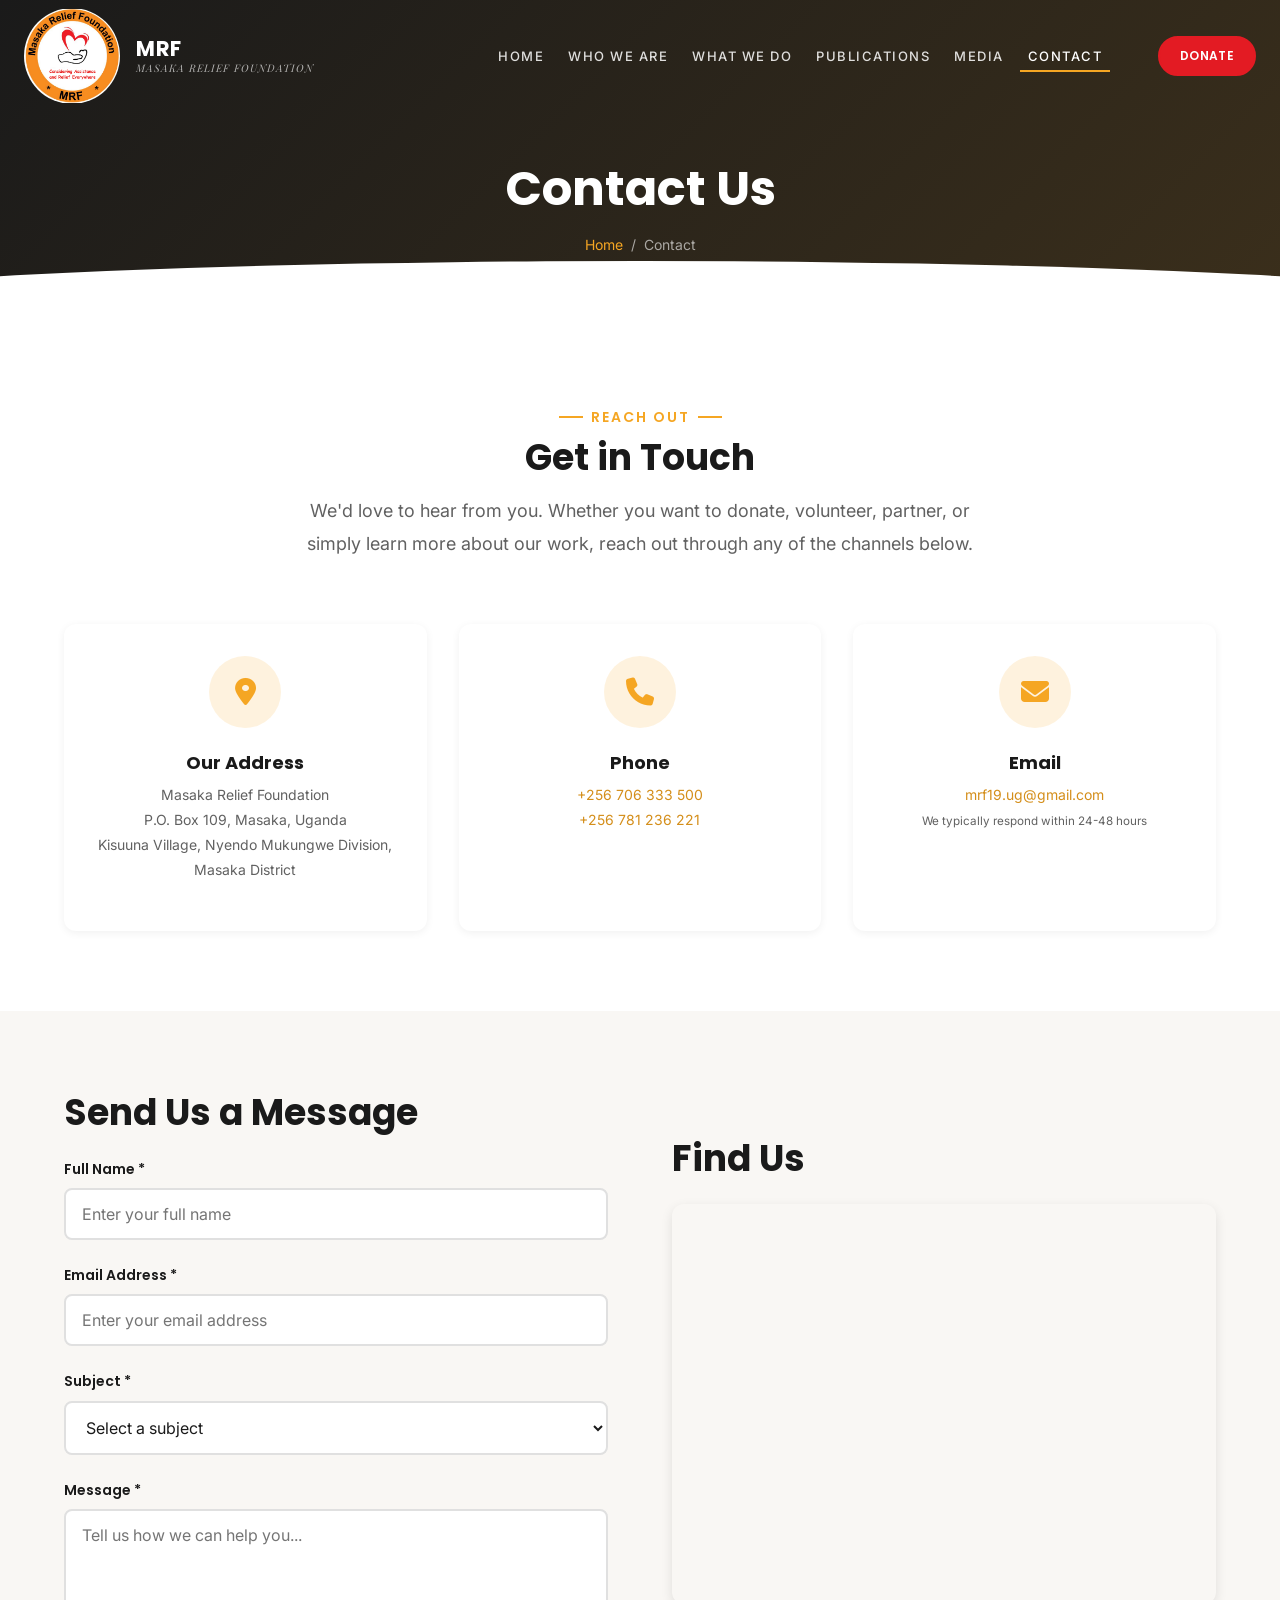
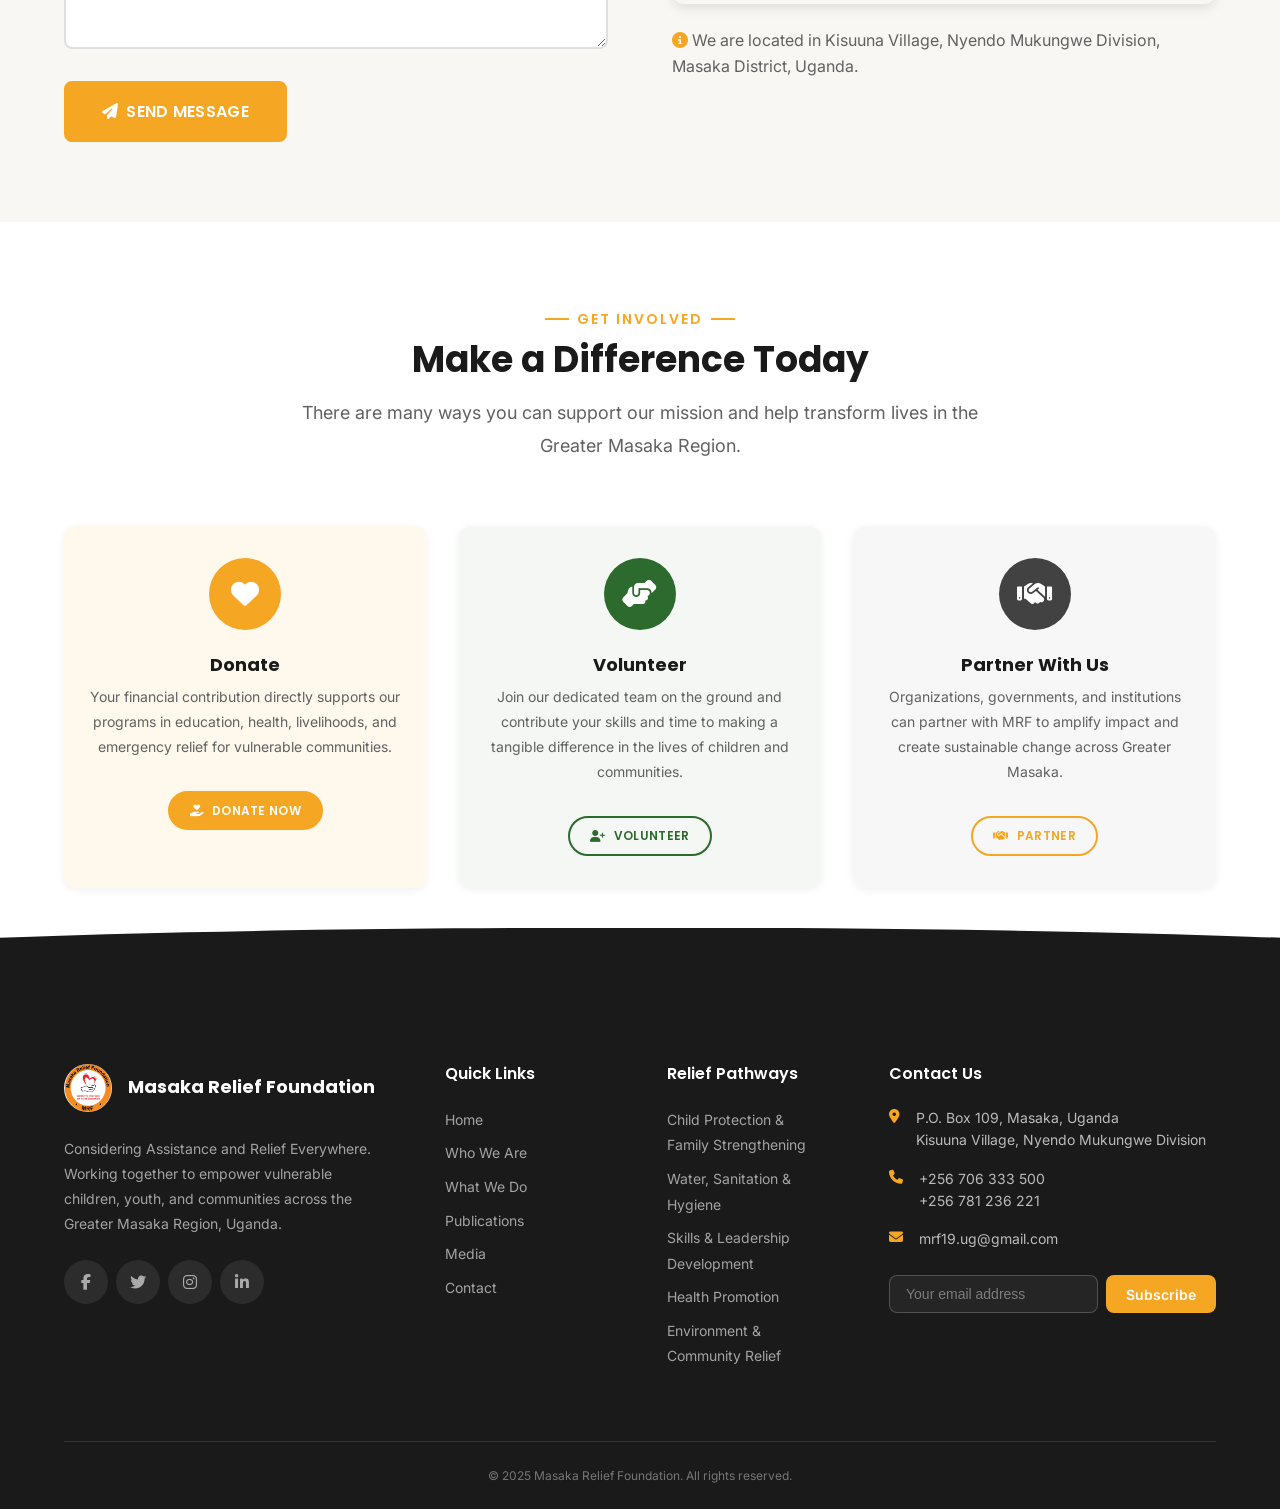
==== commit 7684ff63: "Refactor program sections to align with new Relief Pathways structure - Updated footer links in medi" ====
--- a/contact.html
+++ b/contact.html
@@ -259,13 +259,13 @@
           </ul>
         </div>
         <div>
-          <h4 class="footer__heading">Programs</h4>
+          <h4 class="footer__heading">Relief Pathways</h4>
           <ul class="footer__links">
-            <li><a href="what-we-do.html#child-youth-empowerment">Child & Youth Empowerment</a></li>
-            <li><a href="what-we-do.html#community-health">Community Health</a></li>
-            <li><a href="what-we-do.html#sustainable-livelihoods">Sustainable Livelihoods</a></li>
-            <li><a href="what-we-do.html#household-stability">Household Stability</a></li>
-            <li><a href="what-we-do.html#environmental-stewardship">Environmental Stewardship</a></li>
+            <li><a href="what-we-do.html#child-protection">Child Protection & Family Strengthening</a></li>
+            <li><a href="what-we-do.html#wash">Water, Sanitation & Hygiene</a></li>
+            <li><a href="what-we-do.html#skills-leadership">Skills & Leadership Development</a></li>
+            <li><a href="what-we-do.html#health-promotion">Health Promotion</a></li>
+            <li><a href="what-we-do.html#environment-relief">Environment & Community Relief</a></li>
           </ul>
         </div>
         <div>
--- a/assets/css/style.css
+++ b/assets/css/style.css
@@ -392,54 +392,70 @@
 .nav-overlay {
   display: none;
   position: fixed;
-  inset: 0;
-  background: var(--color-bg-dark);
+  top: 0;
+  left: 0;
+  right: 0;
+  background: #fff;
   z-index: var(--z-modal-backdrop);
-  padding-top: 100px;
-  opacity: 0;
-  visibility: hidden;
-  transition: opacity var(--transition-base), visibility var(--transition-base);
-  overflow-y: auto;
+  padding-top: 0;
+  max-height: 0;
+  overflow: hidden;
+  box-shadow: 0 4px 20px rgba(0, 0, 0, 0.1);
+  transition: max-height 0.35s cubic-bezier(0.4, 0, 0.2, 1),
+              padding 0.35s cubic-bezier(0.4, 0, 0.2, 1);
 }
 
 .nav-overlay.active {
-  opacity: 1;
-  visibility: visible;
+  max-height: 100vh;
+  padding-top: 80px;
+  padding-bottom: var(--space-lg);
 }
 
 .nav-overlay .nav__list {
   flex-direction: column;
+  align-items: stretch;
+  gap: 0;
+  padding: var(--space-sm) var(--space-lg);
+}
+
+.nav-overlay .nav__link {
+  display: flex;
   align-items: center;
-  gap: var(--space-xs);
-  padding: 0 var(--container-padding);
-}
-
-.nav-overlay .nav__link {
-  display: block;
   width: 100%;
-  text-align: center;
-  font-size: var(--fs-body-lg);
-  color: rgba(255, 255, 255, 0.7);
+  font-size: 0.95rem;
+  color: var(--color-text);
   font-weight: var(--fw-medium);
-  text-transform: uppercase;
-  letter-spacing: 2px;
-  padding: var(--space-md) var(--space-lg);
+  text-transform: none;
+  letter-spacing: 0.5px;
+  padding: 0.875rem var(--space-md);
   border-radius: var(--radius-md);
+  border-bottom: 1px solid rgba(0, 0, 0, 0.06);
   transition: color var(--transition-fast), background var(--transition-fast);
+}
+
+.nav-overlay .nav__link:last-child {
+  border-bottom: none;
 }
 
 .nav-overlay .nav__link::after {
   display: none;
 }
 
-.nav-overlay .nav__link:hover,
-.nav-overlay .nav__link.active {
-  color: var(--color-white);
-  background: rgba(255, 255, 255, 0.08);
+.nav-overlay .nav__link:hover {
+  color: var(--color-primary);
+  background: var(--color-primary-100);
 }
 
 .nav-overlay .nav__link.active {
   color: var(--color-primary);
+  font-weight: var(--fw-semibold);
+  background: var(--color-primary-100);
+}
+
+.nav-overlay .btn {
+  margin: var(--space-md) var(--space-lg) var(--space-sm);
+  text-align: center;
+  justify-content: center;
 }
 
 /* --- Buttons --- */
@@ -2386,8 +2402,17 @@
 @media (max-width: 768px) {
   /* Mobile header: always has a background so it doesn't blend with content */
   .header {
-    background: rgba(26, 26, 26, 0.95);
+    background: rgba(255, 255, 255, 0.97);
     backdrop-filter: blur(10px);
+    box-shadow: 0 1px 3px rgba(0, 0, 0, 0.08);
+  }
+
+  .header .header__logo-text {
+    color: var(--color-text);
+  }
+
+  .header .hamburger__line {
+    background: var(--color-text);
   }
 
   .header.scrolled {
@@ -2396,33 +2421,25 @@
 
   .hamburger { display: flex; }
 
-  /* When overlay is open, header matches the dark overlay */
+  /* When overlay is open, keep header white */
   .hamburger.active .hamburger__line {
-    background: var(--color-white);
+    background: var(--color-text);
   }
 
   .header.nav-open,
   .header.nav-open.scrolled {
-    background: var(--color-bg-dark);
+    background: #fff;
     box-shadow: none;
   }
 
   .header.nav-open .header__logo-text {
-    color: var(--color-white);
+    color: var(--color-text);
   }
 
   .nav { display: none; }
 
   .nav-overlay {
-    display: flex;
-    flex-direction: column;
-    align-items: center;
-    justify-content: center;
-    pointer-events: none;
-  }
-
-  .nav-overlay.active {
-    pointer-events: auto;
+    display: block;
   }
 
   .header__logo img {
